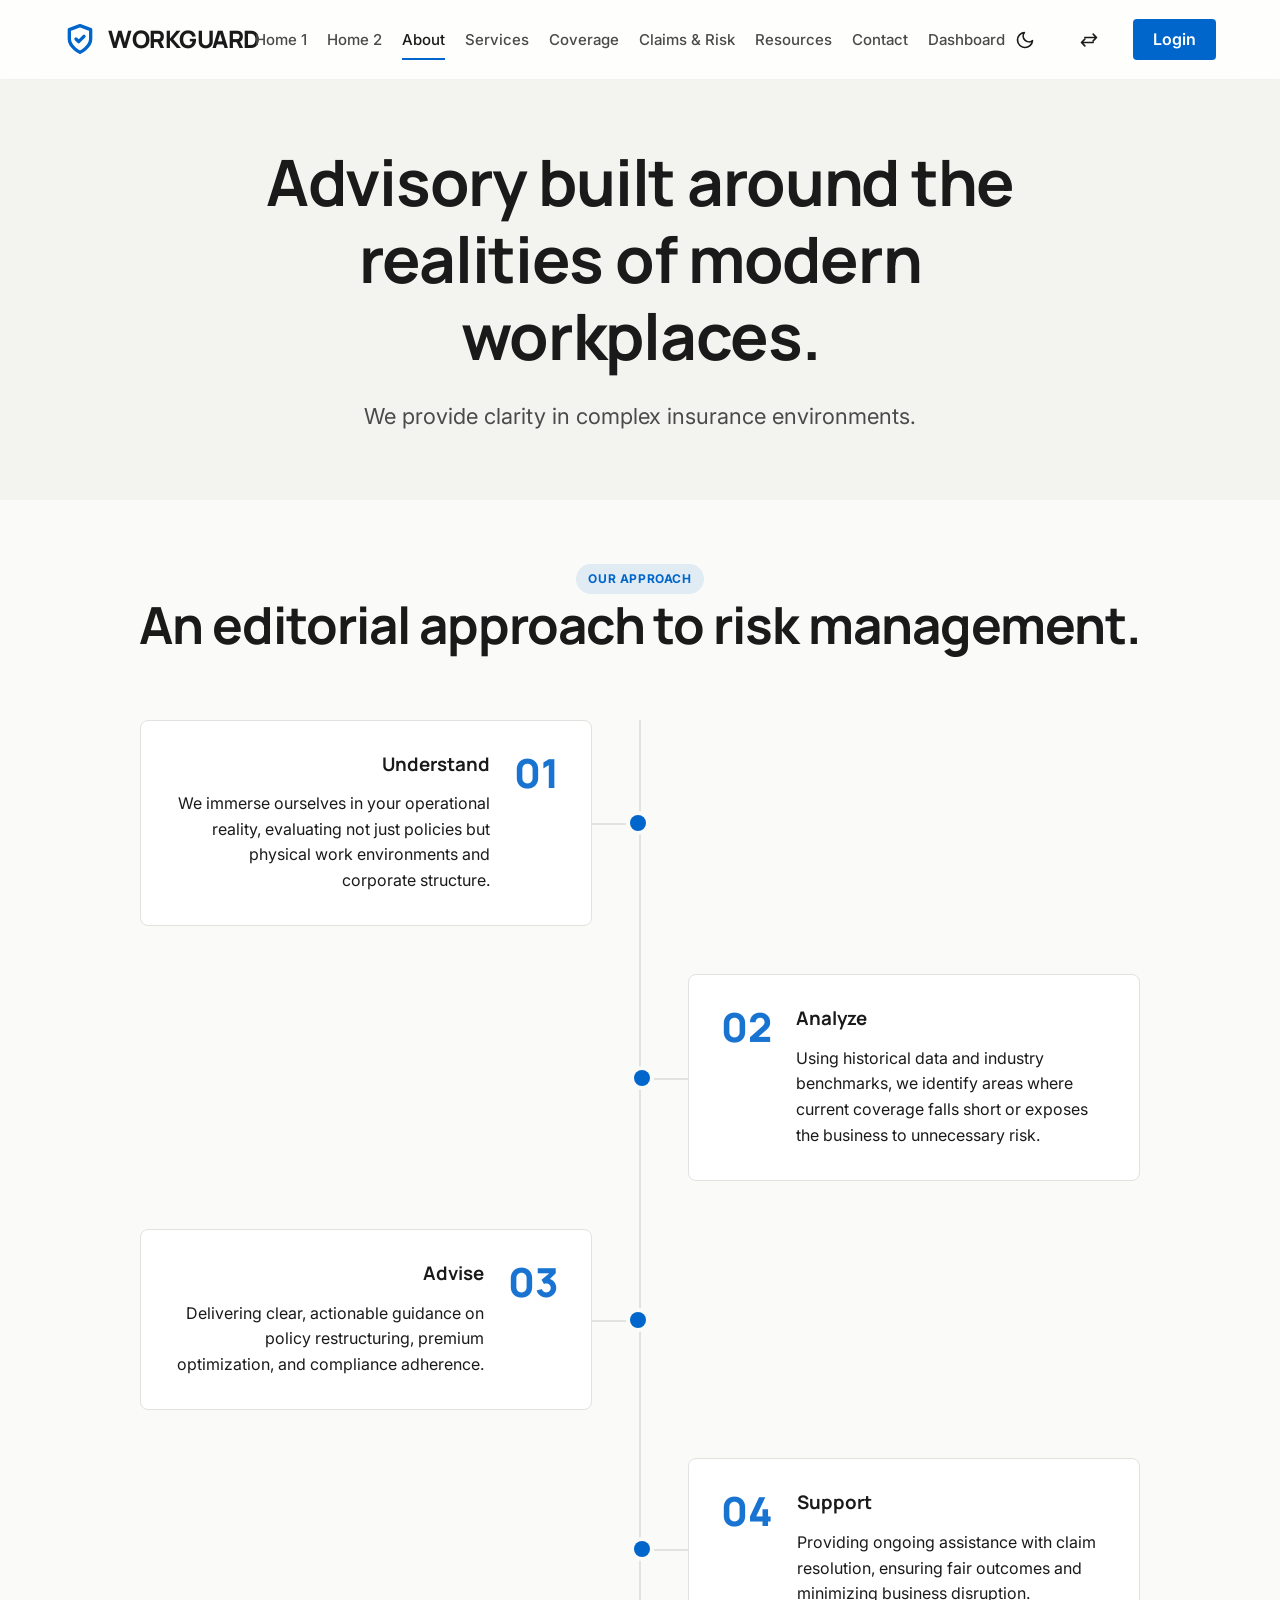
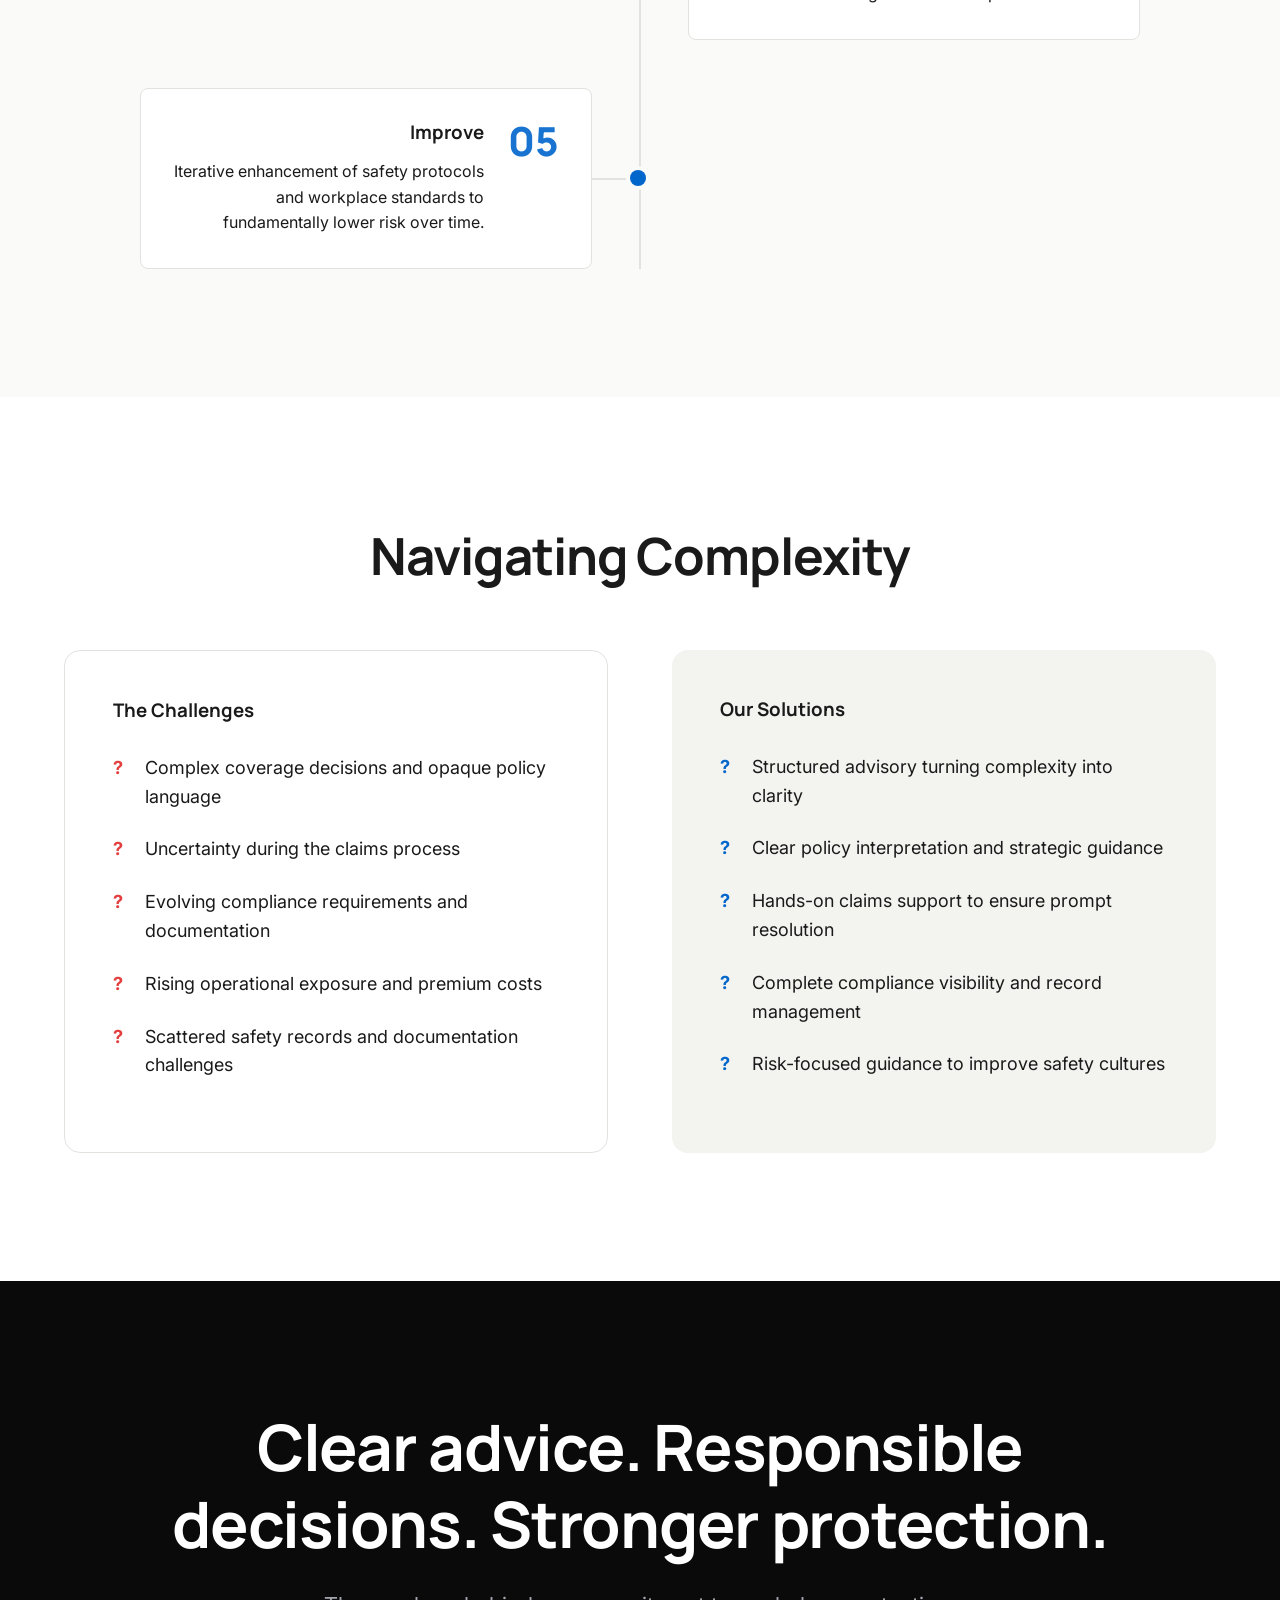
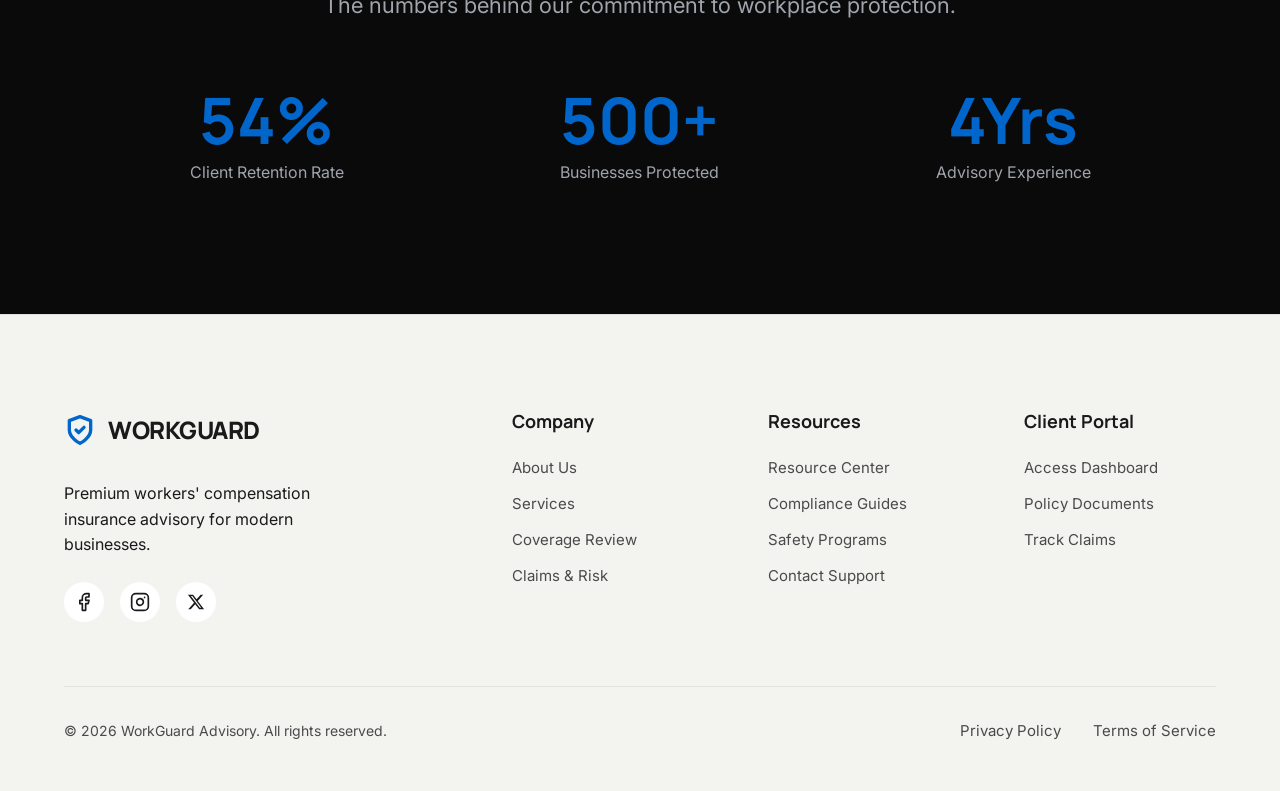
==== about.html @ ca12b50b "Initial commit" ====
<!DOCTYPE html>
<html lang="en" data-theme="light" dir="ltr">
<head>
    <meta charset="UTF-8">
    <meta name="viewport" content="width=device-width, initial-scale=1.0">
    <title>About Us | WorkGuard Advisory</title>
    <link rel="icon" type="image/svg+xml" href="assets/logo/favicon.svg">
    
    <link rel="preconnect" href="https://fonts.googleapis.com">
    <link rel="preconnect" href="https://fonts.gstatic.com" crossorigin>
    <link href="https://fonts.googleapis.com/css2?family=Inter:wght@400;500;600;700&family=Manrope:wght@500;600;700;800&display=swap" rel="stylesheet">
    
    <link rel="stylesheet" href="assets/css/style.css">
    <link rel="stylesheet" href="assets/css/responsive.css">
    
    <style>
        .page-header {
            padding-top: calc(var(--header-height) + 4rem);
            padding-bottom: 4rem;
            background: var(--bg-secondary);
        }
        
        /* About Hero */
        .about-hero {
            display: flex;
            align-items: center;
            min-height: 60vh;
            position: relative;
        }
        .about-hero-img {
            width: 100%;
            height: 500px;
            object-fit: cover;
            border-radius: var(--radius-lg);
            margin-top: 3rem;
        }

        /* Approach Timeline */
        .approach-timeline {
            display: flex;
            flex-direction: column;
            gap: 3rem;
            max-width: 1000px;
            margin: 0 auto;
            position: relative;
        }
        
        .approach-timeline::before {
            content: '';
            position: absolute;
            left: 50%;
            top: 0;
            bottom: 0;
            width: 2px;
            background: var(--border-color);
            transform: translateX(-50%);
        }

        .approach-step {
            display: flex;
            gap: 1.5rem;
            align-items: flex-start;
            width: calc(50% - 3rem);
            padding: 2rem;
            background: var(--bg-tertiary);
            border: 1px solid var(--border-color);
            border-radius: var(--radius-md);
            transition: all var(--transition-base);
            position: relative;
        }

        .approach-step::after {
            content: '';
            position: absolute;
            top: 50%;
            width: 3rem;
            height: 2px;
            background: var(--border-color);
            z-index: 1;
        }
        
        .approach-step::before {
            content: '';
            position: absolute;
            top: 50%;
            width: 16px;
            height: 16px;
            background: var(--blue-primary);
            border-radius: 50%;
            transform: translateY(-50%);
            z-index: 2;
            box-shadow: 0 0 0 4px var(--bg-main);
        }

        .approach-step:hover {
            border-color: var(--blue-primary);
            box-shadow: var(--shadow-md);
            transform: translateY(-5px);
        }

        .approach-step:nth-child(odd) {
            align-self: flex-start;
            text-align: right;
            flex-direction: row-reverse;
        }

        .approach-step:nth-child(odd)::after {
            right: -3rem;
        }

        .approach-step:nth-child(odd)::before {
            right: calc(-3rem - 8px + 1px);
        }

        .approach-step:nth-child(even) {
            align-self: flex-end;
            text-align: left;
            flex-direction: row;
        }

        .approach-step:nth-child(even)::after {
            left: -3rem;
        }

        .approach-step:nth-child(even)::before {
            left: calc(-3rem - 8px + 1px);
        }

        .step-num {
            font-family: var(--font-heading);
            font-size: 2.5rem;
            font-weight: 800;
            color: var(--blue-primary);
            line-height: 1;
            opacity: 0.9;
            flex-shrink: 0;
        }
        [dir="rtl"] .step-num { text-align: left; }

        /* Problem/Solution */
        .ps-grid {
            display: grid;
            grid-template-columns: 1fr 1fr;
            gap: 4rem;
        }
        .ps-column {
            padding: 3rem;
            border-radius: var(--radius-lg);
        }
        .problems { background: var(--bg-tertiary); border: 1px solid var(--border-color); }
        .solutions { background: var(--bg-secondary); }
        .ps-list {
            list-style: none;
            padding: 0;
            margin-top: 2rem;
        }
        .ps-list li {
            position: relative;
            padding-left: 2rem;
            margin-bottom: 1.5rem;
            font-size: 1.125rem;
        }
        [dir="rtl"] .ps-list li {
            padding-left: 0;
            padding-right: 2rem;
        }
        .problems .ps-list li::before {
            content: "?";
            position: absolute;
            left: 0;
            color: #E53E3E;
            font-weight: bold;
        }
        [dir="rtl"] .problems .ps-list li::before { left: auto; right: 0; }
        
        .solutions .ps-list li::before {
            content: "?";
            position: absolute;
            left: 0;
            color: var(--blue-primary);
            font-weight: bold;
        }
        [dir="rtl"] .solutions .ps-list li::before { left: auto; right: 0; }

        /* Stats */
        .stats-grid {
            display: grid;
            grid-template-columns: repeat(3, 1fr);
            gap: 3rem;
            text-align: center;
            margin-top: 4rem;
        }
        .stat-item h3 {
            font-size: 4rem;
            color: var(--blue-primary);
            margin-bottom: 0.5rem;
            line-height: 1;
        }

        @media (max-width: 768px) {
            .approach-timeline::before {
                left: 0;
                transform: none;
            }
            .approach-step {
                width: calc(100% - 2rem) !important;
                align-self: flex-end !important;
                flex-direction: row !important;
                text-align: left !important;
                padding: 1.5rem;
                gap: 1rem;
            }
            .approach-step::after {
                left: -2rem !important;
                right: auto !important;
                width: 2rem !important;
            }
            .approach-step::before {
                left: -8px !important;
                right: auto !important;
                transform: translateY(-50%) !important;
            }
            .step-num { text-align: left !important; }
            [dir="rtl"] .step-num { text-align: right !important; }
            .ps-grid { grid-template-columns: 1fr; }
            .stats-grid { grid-template-columns: 1fr; gap: 2rem; }
        }
    </style>
</head>
<body>

    <!-- NAVBAR (Same structure, different active link) -->
    <header class="navbar">
        <div class="container navbar-container">
            <a href="index.html" class="logo" aria-label="WorkGuard Home">
                <div style="display: flex; align-items: center; gap: 0.75rem;"><img src="assets/logo/favicon.svg" alt="WorkGuard Icon" width="32" height="32"><span style="font-family: var(--font-heading); font-weight: 800; font-size: 1.5rem; letter-spacing: -0.02em; color: var(--text-primary); text-transform: uppercase;">WorkGuard</span></div>
            </a>
            <nav class="nav-links">
                <a href="index.html" class="nav-link">Home 1</a>
                <a href="home-2.html" class="nav-link">Home 2</a>
                <a href="about.html" class="nav-link active">About</a>
                <a href="services.html" class="nav-link">Services</a>
                <a href="coverage.html" class="nav-link">Coverage</a>
                <a href="claims-risk.html" class="nav-link">Claims & Risk</a>
                <a href="resources.html" class="nav-link">Resources</a>
                <a href="contact.html" class="nav-link">Contact</a>
                <a href="dashboard.html" class="nav-link">Dashboard</a>
            </nav>
            <div class="nav-controls">
                <button class="icon-btn js-theme-toggle" aria-label="Toggle Theme"></button>
                <button class="icon-btn js-dir-toggle" aria-label="Toggle RTL" style="display: flex;">
                    <svg width="20" height="20" viewBox="0 0 24 24" fill="none" stroke="currentColor" stroke-width="2" stroke-linecap="round" stroke-linejoin="round">
                        <path d="M21 9H7M21 9L17 5M21 9L17 13M3 15h14M3 15l4-4M3 15l4 4"/>
                    </svg>
                </button>
                <a href="login.html" class="btn btn-primary" style="padding: 0.5rem 1.25rem;">Login</a>
                <button class="hamburger" aria-label="Menu"><span></span><span></span><span></span></button>
            </div>
        </div>
    </header>
    
    <div class="mobile-menu">
        <button class="icon-btn js-menu-close" aria-label="Close Menu" style="align-self: flex-end; margin-bottom: 2rem; margin-top: -3rem; margin-right: -1rem;">
            <svg width="24" height="24" viewBox="0 0 24 24" fill="none" stroke="currentColor" stroke-width="2" stroke-linecap="round" stroke-linejoin="round">
                <line x1="18" y1="6" x2="6" y2="18"></line>
                <line x1="6" y1="6" x2="18" y2="18"></line>
            </svg>
        </button>
        <nav class="mobile-nav-links">
            <a href="index.html" class="mobile-nav-link">Home 1</a>
            <a href="home-2.html" class="mobile-nav-link">Home 2</a>
            <a href="about.html" class="mobile-nav-link text-blue">About</a>
            <a href="services.html" class="mobile-nav-link">Services</a>
            <a href="coverage.html" class="mobile-nav-link">Coverage</a>
            <a href="claims-risk.html" class="mobile-nav-link">Claims & Risk</a>
            <a href="resources.html" class="mobile-nav-link">Resources</a>
            <a href="contact.html" class="mobile-nav-link">Contact</a>
            <a href="dashboard.html" class="mobile-nav-link">Dashboard</a>
        </nav>
        <div class="mobile-controls" style="display: flex; justify-content: center; gap: 1rem; margin-top: 2rem; margin-bottom: 2rem;">
            <button class="icon-btn js-theme-toggle" aria-label="Toggle Theme"></button>
            <button class="icon-btn js-dir-toggle" aria-label="Toggle RTL">
                <svg width="24" height="24" viewBox="0 0 24 24" fill="none" stroke="currentColor" stroke-width="2" stroke-linecap="round" stroke-linejoin="round">
                    <path d="M21 9H7M21 9L17 5M21 9L17 13M3 15h14M3 15l4-4M3 15l4 4"/>
                </svg>
            </button>
        </div>
        <a href="login.html" class="btn btn-primary" style="text-align: center; width: 100%; margin-top: auto;">Login</a>
    </div>

    <main>
        <!-- SECTION 01 � HERO -->
        <section class="page-header js-reveal">
            <div class="container text-center" style="max-width: 900px;">
                <h1 class="text-h1">Advisory built around the realities of modern workplaces.</h1>
                <p class="text-lead" style="margin-top: 1.5rem;">We provide clarity in complex insurance environments.</p>
            </div>
        </section>

        <!-- SECTION 02 � OUR APPROACH -->
        <section class="section js-reveal" style="padding-top: 4rem;">
            <div class="container">
                <div class="text-center" style="margin-bottom: 4rem;">
                    <span class="badge">Our Approach</span>
                    <h2 class="text-h2">An editorial approach to risk management.</h2>
                </div>
                
                <div class="approach-timeline">
                    <div class="approach-step">
                        <div class="step-num">01</div>
                        <div>
                            <h3>Understand</h3>
                            <p class="text-secondary">We immerse ourselves in your operational reality, evaluating not just policies but physical work environments and corporate structure.</p>
                        </div>
                    </div>
                    <div class="approach-step">
                        <div class="step-num">02</div>
                        <div>
                            <h3>Analyze</h3>
                            <p class="text-secondary">Using historical data and industry benchmarks, we identify areas where current coverage falls short or exposes the business to unnecessary risk.</p>
                        </div>
                    </div>
                    <div class="approach-step">
                        <div class="step-num">03</div>
                        <div>
                            <h3>Advise</h3>
                            <p class="text-secondary">Delivering clear, actionable guidance on policy restructuring, premium optimization, and compliance adherence.</p>
                        </div>
                    </div>
                    <div class="approach-step">
                        <div class="step-num">04</div>
                        <div>
                            <h3>Support</h3>
                            <p class="text-secondary">Providing ongoing assistance with claim resolution, ensuring fair outcomes and minimizing business disruption.</p>
                        </div>
                    </div>
                    <div class="approach-step">
                        <div class="step-num">05</div>
                        <div>
                            <h3>Improve</h3>
                            <p class="text-secondary">Iterative enhancement of safety protocols and workplace standards to fundamentally lower risk over time.</p>
                        </div>
                    </div>
                </div>
            </div>
        </section>

        <!-- SECTION 03 � WHY BUSINESSES NEED ADVISORY -->
        <section class="section" style="background: var(--bg-tertiary);">
            <div class="container js-reveal">
                <h2 class="text-h2 text-center" style="margin-bottom: 4rem;">Navigating Complexity</h2>
                
                <div class="ps-grid">
                    <div class="ps-column problems">
                        <h3>The Challenges</h3>
                        <ul class="ps-list">
                            <li>Complex coverage decisions and opaque policy language</li>
                            <li>Uncertainty during the claims process</li>
                            <li>Evolving compliance requirements and documentation</li>
                            <li>Rising operational exposure and premium costs</li>
                            <li>Scattered safety records and documentation challenges</li>
                        </ul>
                    </div>
                    <div class="ps-column solutions">
                        <h3>Our Solutions</h3>
                        <ul class="ps-list">
                            <li>Structured advisory turning complexity into clarity</li>
                            <li>Clear policy interpretation and strategic guidance</li>
                            <li>Hands-on claims support to ensure prompt resolution</li>
                            <li>Complete compliance visibility and record management</li>
                            <li>Risk-focused guidance to improve safety cultures</li>
                        </ul>
                    </div>
                </div>
            </div>
        </section>

        <!-- SECTION 04 � TRUST & RESPONSIBILITY -->
        <section class="section section-dark text-center js-reveal">
            <div class="container" style="max-width: 1200px;">
                <h2 class="text-h1">Clear advice. Responsible decisions. Stronger protection.</h2>
                <p class="text-lead text-secondary" style="margin-top: 1.5rem; max-width: 800px; margin-left: auto; margin-right: auto;">The numbers behind our commitment to workplace protection.</p>
                
                <div class="stats-grid">
                    <div class="stat-item">
                        <h3 class="js-counter" data-target="98" data-suffix="%">0%</h3>
                        <p class="text-secondary">Client Retention Rate</p>
                    </div>
                    <div class="stat-item">
                        <h3 class="js-counter" data-target="500" data-suffix="+">0+</h3>
                        <p class="text-secondary">Businesses Protected</p>
                    </div>
                    <div class="stat-item">
                        <h3 class="js-counter" data-target="15" data-suffix="Yrs">0Yrs</h3>
                        <p class="text-secondary">Advisory Experience</p>
                    </div>
                </div>
            </div>
        </section>
    </main>

    <!-- FOOTER (Same as index.html) -->
    <footer class="footer">
        <div class="container">
            <div class="footer-grid">
                <div class="footer-col">
                    <div style="display: flex; align-items: center; gap: 0.75rem; margin-bottom: 2rem;"><img src="assets/logo/favicon.svg" alt="WorkGuard Icon" width="32" height="32"><span style="font-family: var(--font-heading); font-weight: 800; font-size: 1.5rem; letter-spacing: -0.02em; color: var(--text-primary); text-transform: uppercase;">WorkGuard</span></div>
                    <p class="text-secondary" style="max-width: 250px;">Premium workers' compensation insurance advisory for modern businesses.</p>
                    <div class="social-links" style="margin-top: 1.5rem;">
                        <a href="#" class="social-link" aria-label="Facebook">
                            <svg width="20" height="20" viewBox="0 0 24 24" fill="none" stroke="currentColor" stroke-width="2" stroke-linecap="round" stroke-linejoin="round"><path d="M18 2h-3a5 5 0 0 0-5 5v3H7v4h3v8h4v-8h3l1-4h-4V7a1 1 0 0 1 1-1h3z"></path></svg>
                        </a>
                        <a href="#" class="social-link" aria-label="Instagram">
                            <svg width="20" height="20" viewBox="0 0 24 24" fill="none" stroke="currentColor" stroke-width="2" stroke-linecap="round" stroke-linejoin="round"><rect x="2" y="2" width="20" height="20" rx="5" ry="5"></rect><path d="M16 11.37A4 4 0 1 1 12.63 8 4 4 0 0 1 16 11.37z"></path><line x1="17.5" y1="6.5" x2="17.51" y2="6.5"></line></svg>
                        </a>
                        <a href="#" class="social-link" aria-label="X">
                            <svg width="18" height="18" viewBox="0 0 24 24" fill="currentColor" stroke="none"><path d="M18.244 2.25h3.308l-7.227 8.26 8.502 11.24H16.17l-5.214-6.817L4.99 21.75H1.68l7.73-8.835L1.254 2.25H8.08l4.713 6.231zm-1.161 17.52h1.833L7.084 4.126H5.117z"/></svg>
                        </a>
                    </div>
                </div>
                <div class="footer-col">
                    <h4>Company</h4>
                    <div class="footer-links">
                        <a href="about.html" class="footer-link">About Us</a>
                        <a href="services.html" class="footer-link">Services</a>
                        <a href="coverage.html" class="footer-link">Coverage Review</a>
                        <a href="claims-risk.html" class="footer-link">Claims & Risk</a>
                    </div>
                </div>
                <div class="footer-col">
                    <h4>Resources</h4>
                    <div class="footer-links">
                        <a href="resources.html" class="footer-link">Resource Center</a>
                        <a href="#" class="footer-link">Compliance Guides</a>
                        <a href="#" class="footer-link">Safety Programs</a>
                        <a href="contact.html" class="footer-link">Contact Support</a>
                    </div>
                </div>
                <div class="footer-col">
                    <h4>Client Portal</h4>
                    <div class="footer-links">
                        <a href="dashboard.html" class="footer-link">Access Dashboard</a>
                        <a href="dashboard.html" class="footer-link">Policy Documents</a>
                        <a href="dashboard.html" class="footer-link">Track Claims</a>
                    </div>
                </div>
            </div>
            <div class="footer-bottom">
                <p>&copy; 2026 WorkGuard Advisory. All rights reserved.</p>
                <div class="footer-links" style="flex-direction: row; gap: 2rem;">
                    <a href="#" class="footer-link">Privacy Policy</a>
                    <a href="#" class="footer-link">Terms of Service</a>
                </div>
            </div>
        </div>
    </footer>

    <script src="assets/js/main.js"></script>
    <script src="assets/js/animations.js"></script>
</body>
</html>
---- assets/css/style.css ----
/* ==========================================================================
   WORKGUARD - Core Stylesheet
   ========================================================================== */

/* --- 1. Variables & Theming --- */
:root {
    /* Base Palette */
    --blue-primary: #0066CC; /* Sophisticated Blue */
    --blue-hover: #0052A3;
    --blue-light: rgba(0, 102, 204, 0.1);

    /* Light Theme (Default) */
    --bg-main: #FAFAF8; /* Warm White / Ivory */
    --bg-secondary: #F3F3F0; /* Soft Gray */
    --bg-tertiary: #FFFFFF;
    --text-primary: #1A1A1A; /* Deep Charcoal */
    --text-secondary: #4A4A4A; /* Slate */
    --border-color: #E2E2DF;
    --glass-bg: rgba(255, 255, 255, 0.85);
    --glass-border: rgba(0, 0, 0, 0.05);
    --shadow-sm: 0 2px 8px rgba(0,0,0,0.04);
    --shadow-md: 0 8px 24px rgba(0,0,0,0.06);
    --shadow-lg: 0 24px 48px rgba(0,0,0,0.08);

    /* Typography */
    --font-heading: 'Manrope', 'Plus Jakarta Sans', sans-serif;
    --font-body: 'Inter', 'DM Sans', sans-serif;
    
    /* Spacing & Layout */
    --max-width: 1400px;
    --header-height: 80px;
    --radius-sm: 4px;
    --radius-md: 8px;
    --radius-lg: 16px;
    --radius-full: 9999px;
    
    /* Transitions */
    --transition-fast: 0.2s cubic-bezier(0.4, 0, 0.2, 1);
    --transition-base: 0.3s cubic-bezier(0.4, 0, 0.2, 1);
    --transition-slow: 0.6s cubic-bezier(0.22, 1, 0.36, 1);
}

[data-theme="dark"] {
    --bg-main: #0F1012; /* Deep Charcoal / Near Black */
    --bg-secondary: #16181B; /* Slate Panels */
    --bg-tertiary: #1E2024;
    --text-primary: #FFFFFF; /* Bright White */
    --text-secondary: #A0A4AB; /* Light Gray */
    --border-color: #2A2D32;
    --glass-bg: rgba(22, 24, 27, 0.85);
    --glass-border: rgba(255, 255, 255, 0.05);
    --shadow-sm: 0 2px 8px rgba(0,0,0,0.2);
    --shadow-md: 0 8px 24px rgba(0,0,0,0.3);
    --shadow-lg: 0 24px 48px rgba(0,0,0,0.4);
}

/* --- 2. Reset & Base --- */
*, *::before, *::after {
    box-sizing: border-box;
    margin: 0;
    padding: 0;
}

html {
    scroll-behavior: smooth;
    font-size: 16px;
}

body {
    font-family: var(--font-body);
    background-color: var(--bg-main);
    color: var(--text-primary);
    line-height: 1.6;
    -webkit-font-smoothing: antialiased;
    -moz-osx-font-smoothing: grayscale;
    transition: background-color var(--transition-base), color var(--transition-base);
    overflow-x: hidden;
}

h1, h2, h3, h4, h5, h6 {
    font-family: var(--font-heading);
    font-weight: 700;
    line-height: 1.2;
    color: var(--text-primary);
    margin-bottom: 1rem;
}

a {
    color: inherit;
    text-decoration: none;
    transition: color var(--transition-fast);
}

ul {
    list-style: none;
}

img {
    max-width: 100%;
    height: auto;
    display: block;
}

/* --- 3. Typography Utility --- */
.text-h1 { font-size: clamp(2.5rem, 5vw, 4.5rem); letter-spacing: -0.02em; }
.text-h2 { font-size: clamp(2rem, 4vw, 3.5rem); letter-spacing: -0.02em; }
.text-h3 { font-size: clamp(1.5rem, 3vw, 2.5rem); letter-spacing: -0.01em; }
.text-lead { font-size: clamp(1.125rem, 2vw, 1.375rem); color: var(--text-secondary); line-height: 1.7; }
.text-sm { font-size: 0.875rem; }
.text-xs { font-size: 0.75rem; text-transform: uppercase; letter-spacing: 0.1em; font-weight: 600; }
.text-blue { color: var(--blue-primary); }
.text-center { text-align: center; }

/* --- 4. Layout & Containers --- */
.container {
    width: 100%;
    max-width: var(--max-width);
    margin: 0 auto;
    padding: 0 5%;
}

.section {
    padding: 8rem 0;
    position: relative;
}

.section-dark {
    background-color: #0A0A0B;
    color: #FFFFFF;
}
.section-dark h1,
.section-dark h2,
.section-dark h3,
.section-dark h4,
.section-dark h5,
.section-dark h6 {
    color: #FFFFFF;
}
.section-dark .text-secondary,
.section-dark .text-lead {
    color: #A0A4AB;
}

.grid { display: grid; }
.flex { display: flex; }
.flex-col { flex-direction: column; }
.items-center { align-items: center; }
.justify-between { justify-content: space-between; }
.justify-center { justify-content: center; }
.gap-4 { gap: 1rem; }
.gap-8 { gap: 2rem; }
.gap-16 { gap: 4rem; }

/* --- 5. Components --- */
/* Buttons */
.btn {
    display: inline-flex;
    align-items: center;
    justify-content: center;
    padding: 1rem 2rem;
    font-family: var(--font-body);
    font-weight: 600;
    border-radius: var(--radius-sm);
    cursor: pointer;
    transition: all var(--transition-fast);
    border: none;
    font-size: 1rem;
    position: relative;
    overflow: hidden;
}

.btn-primary {
    background-color: var(--blue-primary);
    color: #FFFFFF;
}
.btn-primary:hover {
    background-color: var(--blue-hover);
    transform: translateY(-2px);
    box-shadow: 0 4px 12px rgba(0, 102, 204, 0.3);
}

.btn-secondary {
    background-color: transparent;
    color: var(--text-primary);
    border: 1px solid var(--border-color);
}
.btn-secondary:hover {
    border-color: var(--text-primary);
    background-color: var(--bg-secondary);
}

.btn-outline {
    background: transparent;
    border: 1px solid var(--blue-primary);
    color: var(--blue-primary);
}
.btn-outline:hover {
    background: var(--blue-primary);
    color: #FFF;
}

/* Glass Panels */
.glass-panel {
    background: var(--glass-bg);
    backdrop-filter: blur(12px);
    -webkit-backdrop-filter: blur(12px);
    border: 1px solid var(--glass-border);
    border-radius: var(--radius-md);
}

/* Badges */
.badge {
    display: inline-block;
    padding: 0.35rem 0.75rem;
    background-color: var(--blue-light);
    color: var(--blue-primary);
    font-size: 0.75rem;
    font-weight: 700;
    text-transform: uppercase;
    letter-spacing: 0.05em;
    border-radius: var(--radius-full);
}

/* --- 6. Navigation --- */
.navbar {
    position: fixed;
    top: 0;
    left: 0;
    width: 100%;
    height: var(--header-height);
    background: var(--glass-bg);
    backdrop-filter: blur(16px);
    -webkit-backdrop-filter: blur(16px);
    border-bottom: 1px solid var(--glass-border);
    z-index: 1000;
    display: flex;
    align-items: center;
    transition: all var(--transition-base);
}

.navbar-container {
    display: flex;
    justify-content: space-between;
    align-items: center;
    width: 100%;
}

.nav-links {
    display: flex;
    gap: 1.25rem;
    align-items: center;
}

.nav-link {
    font-size: 0.9375rem;
    font-weight: 500;
    color: var(--text-secondary);
    position: relative;
    padding: 0.5rem 0;
    white-space: nowrap;
}

.nav-link:hover, .nav-link.active {
    color: var(--text-primary);
}

.nav-link::after {
    content: '';
    position: absolute;
    bottom: 0;
    left: 0;
    width: 0%;
    height: 2px;
    background-color: var(--blue-primary);
    transition: width var(--transition-base);
}
.nav-link:hover::after, .nav-link.active::after {
    width: 100%;
}

.nav-controls {
    display: flex;
    align-items: center;
    gap: 1.5rem;
}

.icon-btn {
    background: transparent;
    border: none;
    color: var(--text-primary);
    cursor: pointer;
    display: flex;
    align-items: center;
    justify-content: center;
    width: 40px;
    height: 40px;
    border-radius: 50%;
    transition: background-color var(--transition-fast);
}
.icon-btn:hover {
    background-color: var(--bg-secondary);
}
.icon-btn svg {
    width: 20px;
    height: 20px;
}

/* Hamburger */
.hamburger {
    display: none;
    flex-direction: column;
    justify-content: space-around;
    width: 30px;
    height: 21px;
    background: transparent;
    border: none;
    cursor: pointer;
    padding: 0;
    z-index: 1002;
}
.hamburger span {
    width: 30px;
    height: 2px;
    background: var(--text-primary);
    border-radius: 2px;
    transition: all 0.3s linear;
    position: relative;
    transform-origin: 1px;
}

/* Mobile Menu */
.mobile-menu {
    position: fixed;
    top: 0;
    right: -100%;
    width: 100%;
    max-width: 400px;
    height: 100vh;
    background-color: var(--bg-main);
    z-index: 1001;
    padding: 6rem 2rem 2rem;
    display: flex;
    flex-direction: column;
    box-shadow: var(--shadow-lg);
    transition: right var(--transition-base);
    overflow-y: auto;
}
.mobile-menu.open {
    right: 0;
}
[dir="rtl"] .mobile-menu {
    right: auto;
    left: -100%;
}
[dir="rtl"] .mobile-menu.open {
    left: 0;
}

.mobile-nav-links {
    display: flex;
    flex-direction: column;
    align-items: center;
    gap: 1.5rem;
    margin-top: 2rem;
    margin-bottom: 3rem;
}
.mobile-nav-link {
    font-size: 1.25rem;
    font-weight: 600;
}
.mobile-controls {
    display: flex;
    gap: 1rem;
    margin-bottom: 2rem;
}

/* --- 7. Modal System --- */
.modal-overlay {
    position: fixed;
    top: 0;
    left: 0;
    width: 100%;
    height: 100%;
    background: rgba(0, 0, 0, 0.6);
    backdrop-filter: blur(5px);
    z-index: 2000;
    display: flex;
    justify-content: center;
    align-items: center;
    opacity: 0;
    visibility: hidden;
    transition: all var(--transition-base);
}
.modal-overlay.active {
    opacity: 1;
    visibility: visible;
}

.modal-content {
    background: var(--bg-main);
    width: 90%;
    max-width: 600px;
    border-radius: var(--radius-md);
    padding: 3rem;
    position: relative;
    transform: scale(0.95) translateY(20px);
    opacity: 0;
    transition: all var(--transition-base);
    box-shadow: var(--shadow-lg);
    max-height: 90vh;
    overflow-y: auto;
}
.modal-overlay.active .modal-content {
    transform: scale(1) translateY(0);
    opacity: 1;
}

.modal-close {
    position: absolute;
    top: 1.5rem;
    right: 1.5rem;
    background: transparent;
    border: none;
    color: var(--text-secondary);
    cursor: pointer;
    transition: color var(--transition-fast);
}
[dir="rtl"] .modal-close {
    right: auto;
    left: 1.5rem;
}
.modal-close:hover {
    color: var(--text-primary);
}

/* Form Styles */
.form-group {
    margin-bottom: 1.5rem;
}
.form-label {
    display: block;
    margin-bottom: 0.5rem;
    font-weight: 500;
    font-size: 0.875rem;
}
.form-control {
    width: 100%;
    padding: 0.875rem 1rem;
    border: 1px solid var(--border-color);
    border-radius: var(--radius-sm);
    background: var(--bg-tertiary);
    color: var(--text-primary);
    font-family: var(--font-body);
    transition: border-color var(--transition-fast);
}
.form-control:focus {
    outline: none;
    border-color: var(--blue-primary);
}
textarea.form-control {
    resize: vertical;
    min-height: 100px;
}
.form-error {
    color: #E53E3E;
    font-size: 0.75rem;
    margin-top: 0.25rem;
    display: none;
}
.form-control.invalid {
    border-color: #E53E3E;
}
.form-control.invalid + .form-error {
    display: block;
}

/* --- 8. Footer --- */
.footer {
    background: var(--bg-secondary);
    padding: 6rem 0 3rem;
    border-top: 1px solid var(--border-color);
}
.footer-grid {
    display: grid;
    grid-template-columns: 2fr 1fr 1fr 1fr;
    gap: 4rem;
    margin-bottom: 4rem;
}
.footer-col h4 {
    font-size: 1.125rem;
    margin-bottom: 1.5rem;
}
.footer-links {
    display: flex;
    flex-direction: column;
    gap: 0.75rem;
}
.footer-link {
    color: var(--text-secondary);
    font-size: 0.9375rem;
    transition: color var(--transition-fast);
}
.footer-link:hover {
    color: var(--blue-primary);
}
.social-links {
    display: flex;
    gap: 1rem;
}
.social-link {
    display: flex;
    align-items: center;
    justify-content: center;
    width: 40px;
    height: 40px;
    border-radius: 50%;
    background: var(--bg-tertiary);
    color: var(--text-primary);
    transition: all var(--transition-fast);
}
.social-link:hover {
    background: var(--blue-primary);
    color: #FFF;
    transform: translateY(-2px);
}
.footer-bottom {
    display: flex;
    justify-content: space-between;
    align-items: center;
    padding-top: 2rem;
    border-top: 1px solid var(--border-color);
    color: var(--text-secondary);
    font-size: 0.875rem;
}

/* --- 9. Utilities & RTL --- */
[dir="rtl"] {
    text-align: right;
}
[dir="rtl"] .nav-links, [dir="rtl"] .nav-controls {
    flex-direction: row-reverse;
}
[dir="rtl"] .ml-auto {
    margin-left: 0;
    margin-right: auto;
}
[dir="rtl"] .mr-auto {
    margin-right: 0;
    margin-left: auto;
}

/* --- 10. Back to Top Button --- */
.back-to-top {
    position: fixed;
    bottom: 2rem;
    right: 2rem;
    width: 3rem;
    height: 3rem;
    border-radius: 50%;
    background: var(--blue-primary);
    color: #fff;
    border: none;
    display: flex;
    align-items: center;
    justify-content: center;
    cursor: pointer;
    box-shadow: 0 4px 12px rgba(0, 102, 204, 0.3);
    opacity: 0;
    visibility: hidden;
    transform: translateY(20px);
    transition: all 0.3s ease;
    z-index: 999;
}

.back-to-top.visible {
    opacity: 1;
    visibility: visible;
    transform: translateY(0);
}

.back-to-top:hover {
    background: var(--blue-hover);
    transform: translateY(-5px);
    box-shadow: 0 6px 16px rgba(0, 102, 204, 0.4);
}

[dir="rtl"] .back-to-top {
    right: auto;
    left: 2rem;
}
---- assets/css/responsive.css ----
/* ==========================================================================
   WORKGUARD - Responsive Stylesheet
   ========================================================================== */

/* Max Width 1200px */
@media (max-width: 1200px) {
    .footer-grid {
        gap: 2rem;
    }
}

/* Max Width 1024px (Tablet Landscape & Smaller Desktop) */
@media (max-width: 1024px) {
    .nav-links {
        display: none; /* Hide main nav, handled by hamburger */
    }
    
    .nav-controls .js-theme-toggle,
    .nav-controls .js-dir-toggle,
    .nav-controls .btn {
        display: none !important;
    }
    
    .hamburger {
        display: flex;
    }
    
    .footer-grid {
        grid-template-columns: 1fr 1fr;
        gap: 3rem;
    }
    
    .section {
        padding: 6rem 0;
    }
}

/* Max Width 768px (Tablet Portrait & Mobile) */
@media (max-width: 768px) {
    :root {
        --header-height: 70px;
    }
    
    .container {
        padding: 0 6%;
    }
    
    .section {
        padding: 4rem 0;
    }
    
    .footer-grid {
        grid-template-columns: 1fr;
        gap: 2.5rem;
    }
    
    .footer-bottom {
        flex-direction: column;
        gap: 1rem;
        text-align: center;
    }
    
    /* Global center alignment on mobile */
    .section, .page-header, .hero {
        text-align: center !important;
        align-items: center !important;
    }
    
    .footer-col {
        display: flex;
        flex-direction: column;
        text-align: center !important;
        align-items: center !important;
    }
    
    .social-links {
        justify-content: center !important;
    }
    
    /* Stack hero buttons vertically and same size */
    .hero-buttons {
        display: flex;
        flex-direction: column;
        width: 100%;
        gap: 1rem;
        align-items: center;
    }
    
    .hero-buttons .btn {
        width: 100%;
        max-width: 300px;
        white-space: nowrap;
    }
    
    /* Ensure no horizontal overflow */
    body {
        overflow-x: hidden;
    }
    
    .modal-content {
        padding: 2rem 1.5rem;
        width: 95%;
    }
    
    /* Card grid layouts: Enforce 2 columns for even cards */
    .grid, .services-grid, .framework-grid, .coverage-grid, .benefits-grid, .resources-grid, .strip-grid, .grid-4-to-2, .grid-3-to-2-1 {
        grid-template-columns: repeat(2, 1fr) !important;
    }
    
    /* 3 item layout adjustments: 2 items on top, 1 centered below with EXACT same size */
    .grid > *:nth-child(3):last-child,
    .services-grid > *:nth-child(3):last-child,
    .framework-grid > *:nth-child(3):last-child,
    .coverage-grid > *:nth-child(3):last-child,
    .benefits-grid > *:nth-child(3):last-child,
    .resources-grid > *:nth-child(3):last-child,
    .strip-grid > *:nth-child(3):last-child,
    .grid-3-to-2-1 > *:last-child {
        grid-column: 1 / -1;
        width: calc(50% - 1rem) !important;
        justify-self: center;
    }
}

/* Max Width 576px (Small Mobile) */
@media (max-width: 576px) {
    .grid-4-to-2, .grid-3-to-2-1 {
        grid-template-columns: 1fr !important;
    }
    .grid-3-to-2-1 > *:last-child {
        width: 100%;
    }
    
    .btn {
        width: 100%;
    }
    
    .nav-controls .btn {
        display: none; /* Hide 'Client Portal' in top nav on mobile, moved to menu */
    }
}

/* Reduced Motion */
@media (prefers-reduced-motion: reduce) {
    *,
    *::before,
    *::after {
        animation-duration: 0.01ms !important;
        animation-iteration-count: 1 !important;
        transition-duration: 0.01ms !important;
        scroll-behavior: auto !important;
    }
}
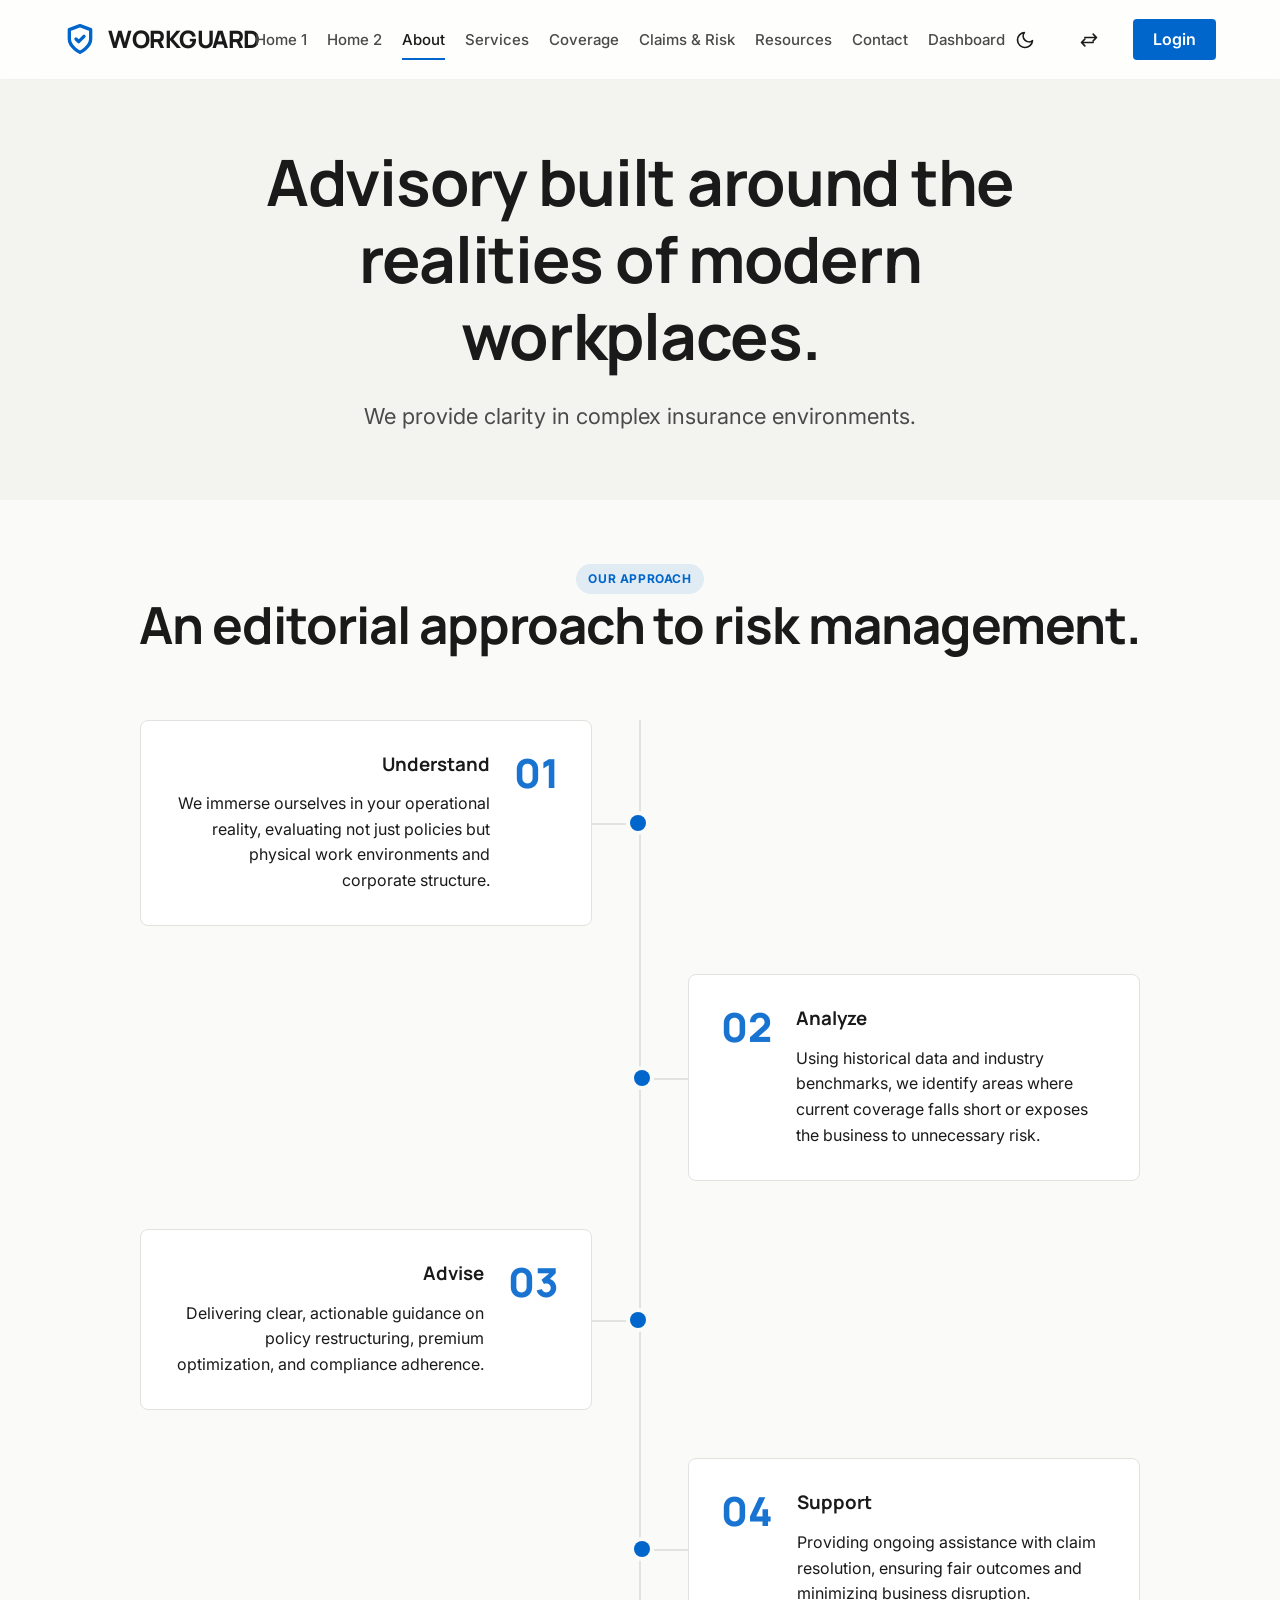
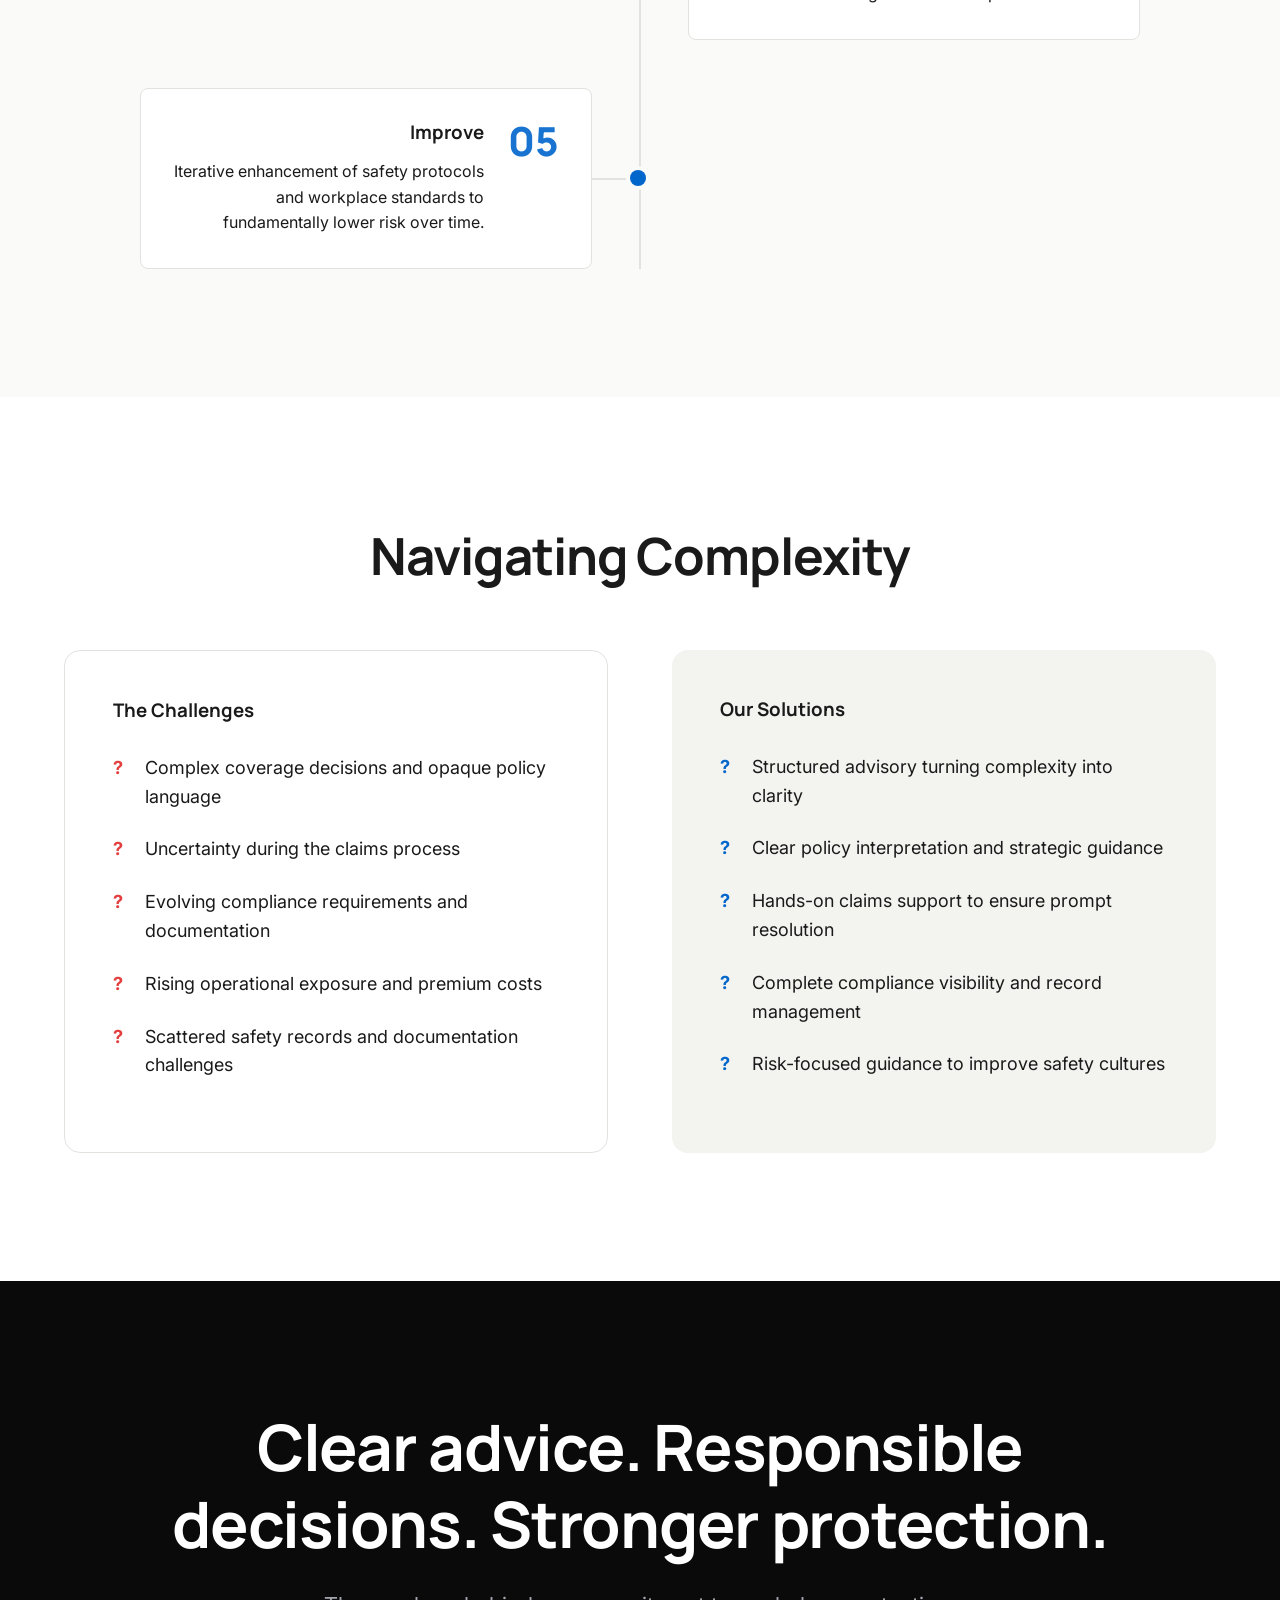
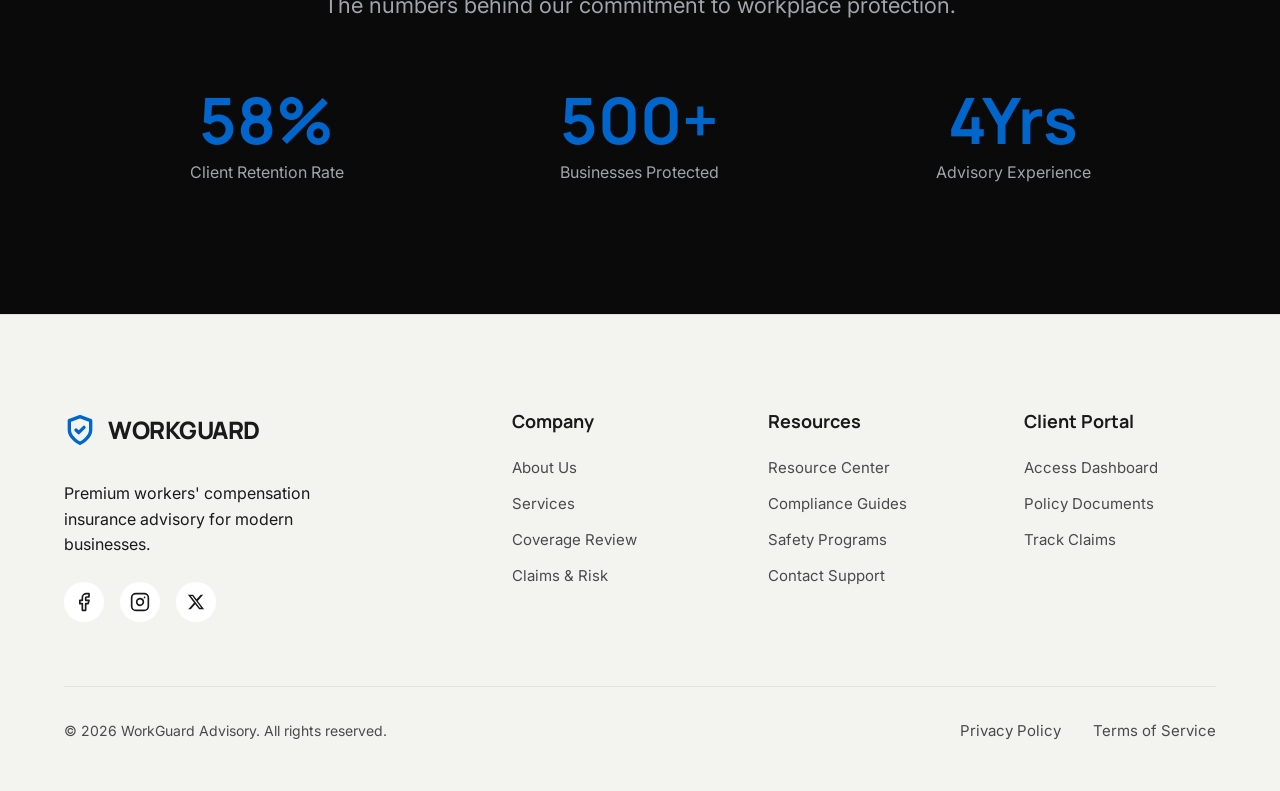
==== commit 884ff2d4: "SECOND COMMIT" ====
--- a/about.html
+++ b/about.html
@@ -224,6 +224,17 @@
             [dir="rtl"] .step-num { text-align: right !important; }
             .ps-grid { grid-template-columns: 1fr; }
             .stats-grid { grid-template-columns: 1fr; gap: 2rem; }
+        }
+            @media (max-width: 576px) {
+            .approach-step {
+                flex-direction: column !important;
+                align-items: flex-start !important;
+                gap: 0.5rem !important;
+                padding: 1.5rem 1.25rem !important;
+            }
+            .step-num {
+                margin-bottom: 0.25rem;
+            }
         }
     </style>
 </head>
@@ -277,7 +288,7 @@
             <a href="contact.html" class="mobile-nav-link">Contact</a>
             <a href="dashboard.html" class="mobile-nav-link">Dashboard</a>
         </nav>
-        <div class="mobile-controls" style="display: flex; justify-content: center; gap: 1rem; margin-top: 2rem; margin-bottom: 2rem;">
+        <div class="mobile-controls" style="display: flex; justify-content: center; gap: 1rem; margin-top: 0.5rem; margin-bottom: 0.5rem;">
             <button class="icon-btn js-theme-toggle" aria-label="Toggle Theme"></button>
             <button class="icon-btn js-dir-toggle" aria-label="Toggle RTL">
                 <svg width="24" height="24" viewBox="0 0 24 24" fill="none" stroke="currentColor" stroke-width="2" stroke-linecap="round" stroke-linejoin="round">
@@ -285,11 +296,11 @@
                 </svg>
             </button>
         </div>
-        <a href="login.html" class="btn btn-primary" style="text-align: center; width: 100%; margin-top: auto;">Login</a>
+        <a href="login.html" class="btn btn-primary" style="text-align: center; width: 100%; margin-top: 0.5rem;">Login</a>
     </div>
 
     <main>
-        <!-- SECTION 01 � HERO -->
+        <!-- SECTION 01 ? HERO -->
         <section class="page-header js-reveal">
             <div class="container text-center" style="max-width: 900px;">
                 <h1 class="text-h1">Advisory built around the realities of modern workplaces.</h1>
@@ -297,7 +308,7 @@
             </div>
         </section>
 
-        <!-- SECTION 02 � OUR APPROACH -->
+        <!-- SECTION 02 ? OUR APPROACH -->
         <section class="section js-reveal" style="padding-top: 4rem;">
             <div class="container">
                 <div class="text-center" style="margin-bottom: 4rem;">
@@ -345,7 +356,7 @@
             </div>
         </section>
 
-        <!-- SECTION 03 � WHY BUSINESSES NEED ADVISORY -->
+        <!-- SECTION 03 ? WHY BUSINESSES NEED ADVISORY -->
         <section class="section" style="background: var(--bg-tertiary);">
             <div class="container js-reveal">
                 <h2 class="text-h2 text-center" style="margin-bottom: 4rem;">Navigating Complexity</h2>
@@ -375,7 +386,7 @@
             </div>
         </section>
 
-        <!-- SECTION 04 � TRUST & RESPONSIBILITY -->
+        <!-- SECTION 04 ? TRUST & RESPONSIBILITY -->
         <section class="section section-dark text-center js-reveal">
             <div class="container" style="max-width: 1200px;">
                 <h2 class="text-h1">Clear advice. Responsible decisions. Stronger protection.</h2>
@@ -459,3 +470,6 @@
     <script src="assets/js/animations.js"></script>
 </body>
 </html>
+
+
+
--- a/assets/css/style.css
+++ b/assets/css/style.css
@@ -362,7 +362,7 @@
     align-items: center;
     gap: 1.5rem;
     margin-top: 2rem;
-    margin-bottom: 3rem;
+    margin-bottom: 1rem;
 }
 .mobile-nav-link {
     font-size: 1.25rem;
--- a/assets/css/responsive.css
+++ b/assets/css/responsive.css
@@ -124,11 +124,19 @@
 
 /* Max Width 576px (Small Mobile) */
 @media (max-width: 576px) {
-    .grid-4-to-2, .grid-3-to-2-1 {
+    .grid, .services-grid, .framework-grid, .coverage-grid, .benefits-grid, .resources-grid, .strip-grid, .grid-4-to-2, .grid-3-to-2-1 {
         grid-template-columns: 1fr !important;
     }
+    
+    .grid > *:nth-child(3):last-child,
+    .services-grid > *:nth-child(3):last-child,
+    .framework-grid > *:nth-child(3):last-child,
+    .coverage-grid > *:nth-child(3):last-child,
+    .benefits-grid > *:nth-child(3):last-child,
+    .resources-grid > *:nth-child(3):last-child,
+    .strip-grid > *:nth-child(3):last-child,
     .grid-3-to-2-1 > *:last-child {
-        width: 100%;
+        width: 100% !important;
     }
     
     .btn {
@@ -137,6 +145,16 @@
     
     .nav-controls .btn {
         display: none; /* Hide 'Client Portal' in top nav on mobile, moved to menu */
+    }
+    
+    /* Center align the content of framework cards on small mobile */
+    .framework-grid .frame-card {
+        text-align: center;
+    }
+    .framework-grid .frame-card .frame-num {
+        position: static;
+        margin-bottom: 1rem;
+        display: block;
     }
 }
 
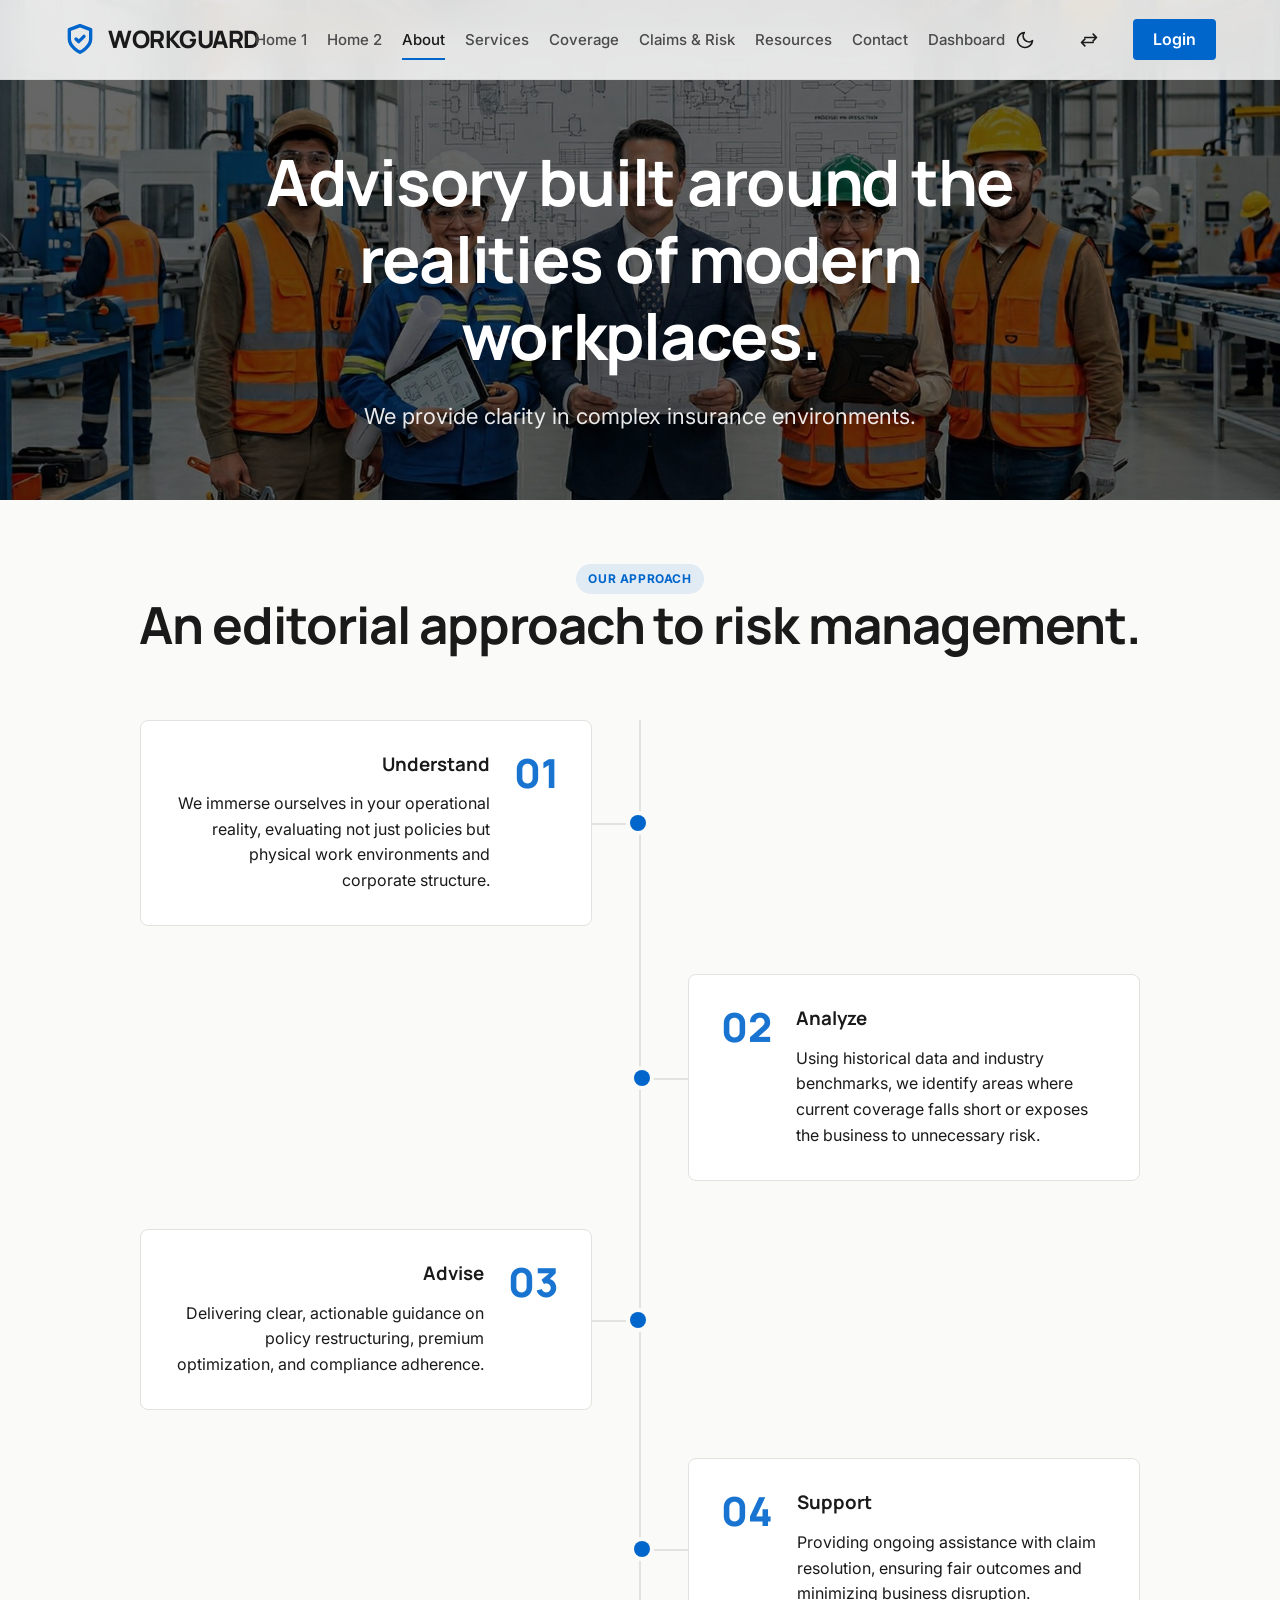
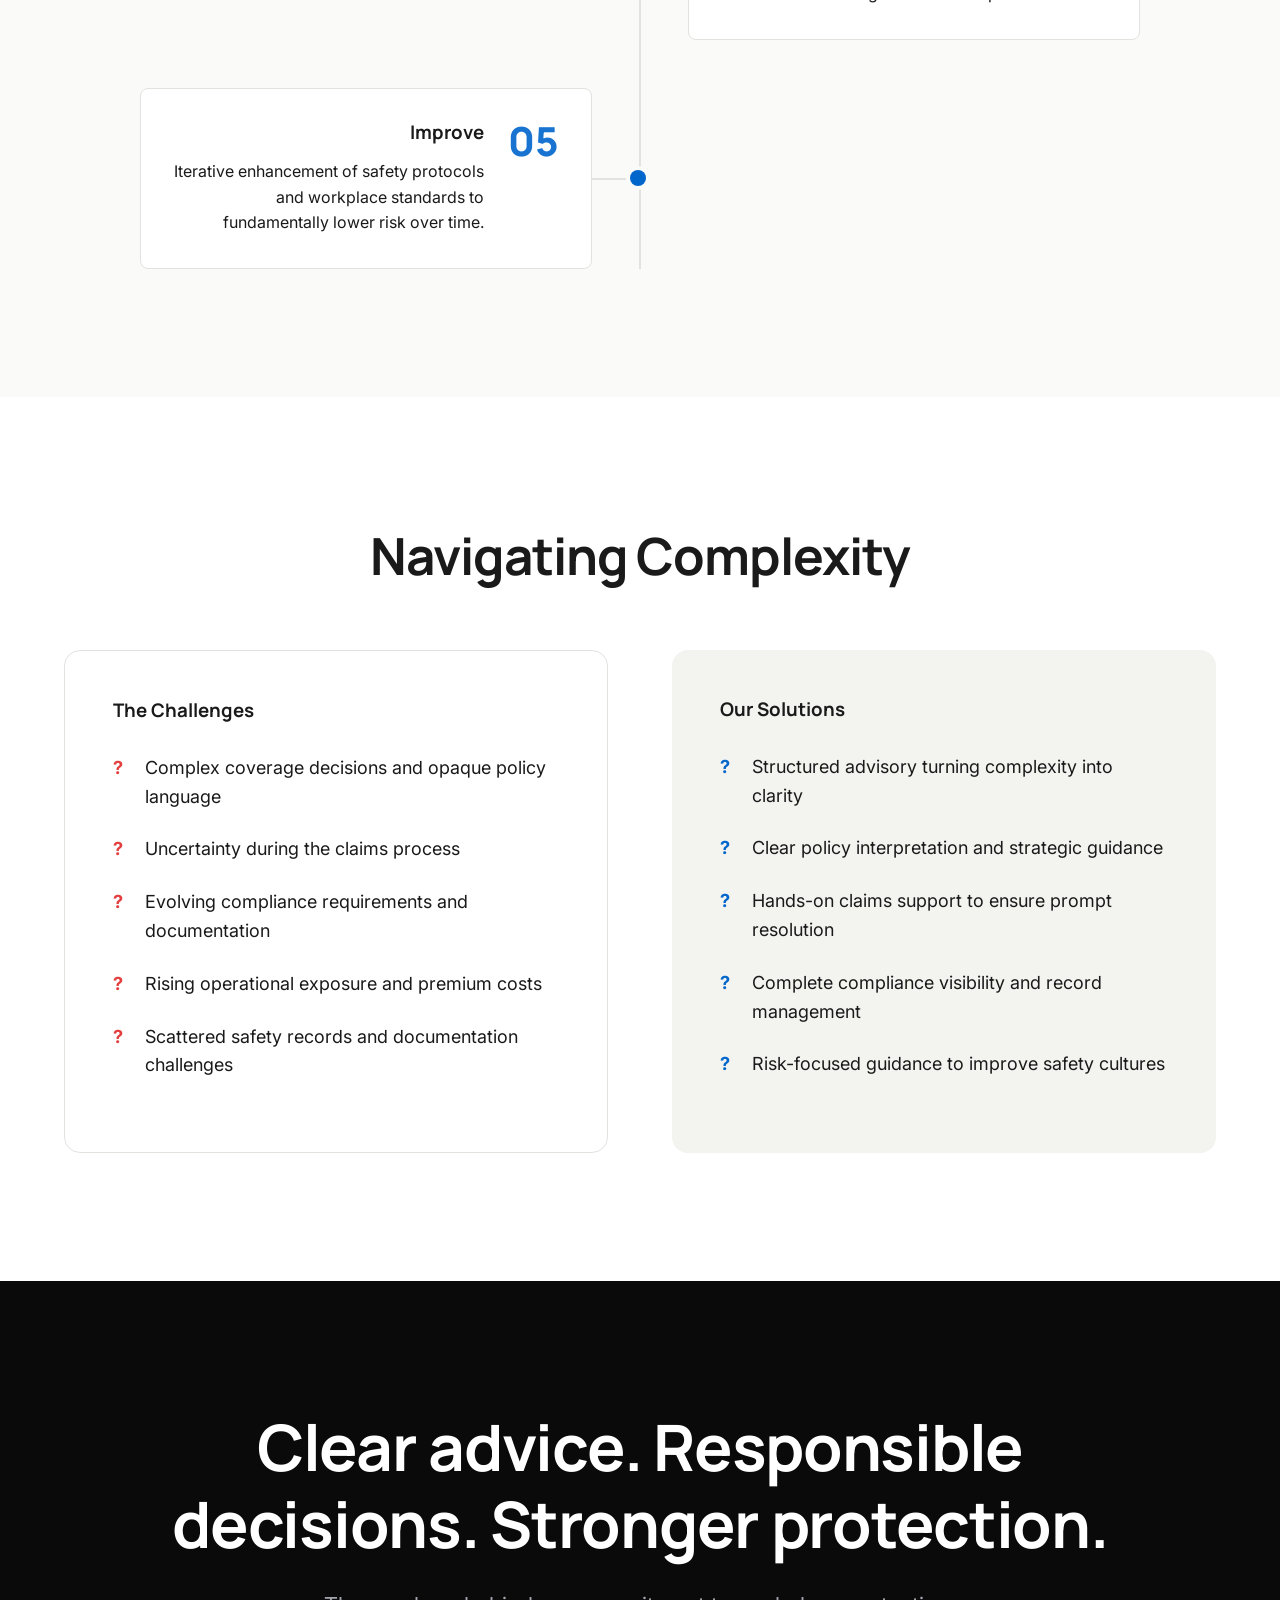
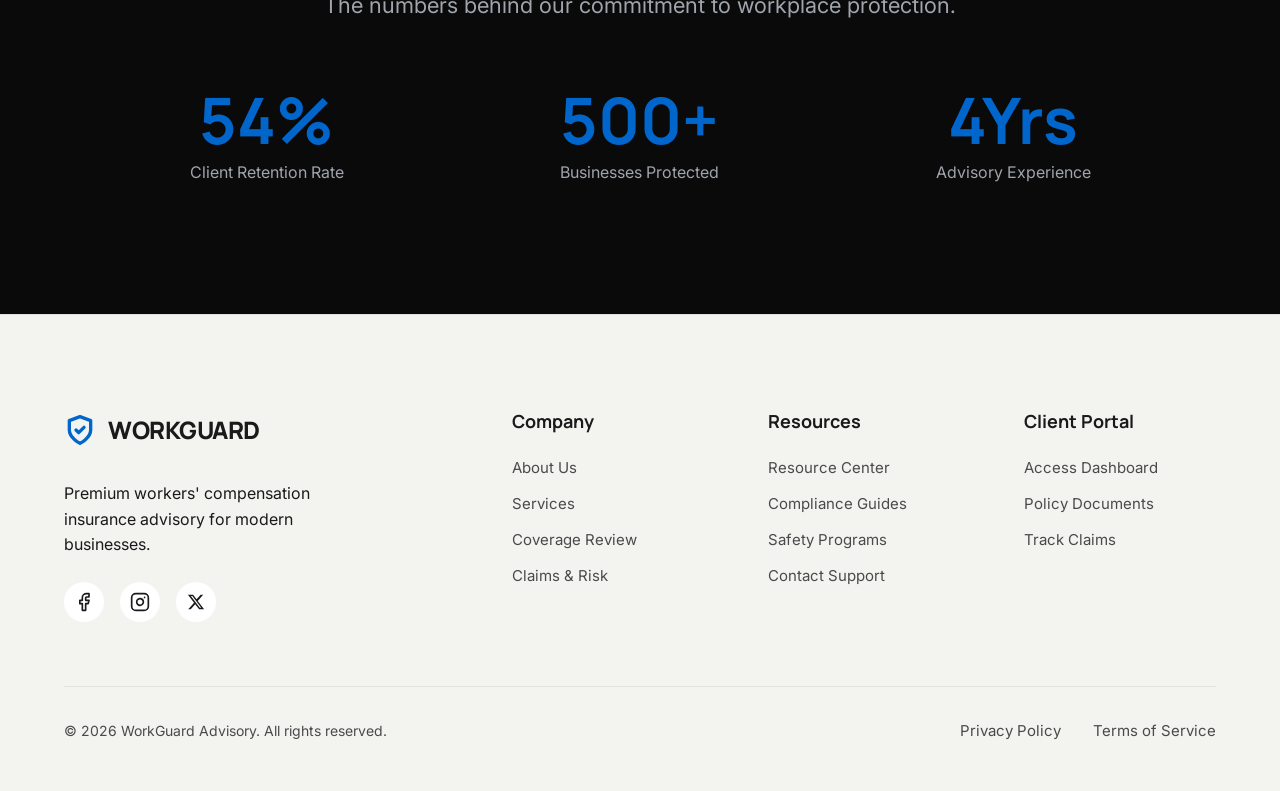
==== commit 11900f17: "third commit" ====
--- a/about.html
+++ b/about.html
@@ -1,4 +1,4 @@
-<!DOCTYPE html>
+﻿<!DOCTYPE html>
 <html lang="en" data-theme="light" dir="ltr">
 <head>
     <meta charset="UTF-8">
@@ -301,10 +301,10 @@
 
     <main>
         <!-- SECTION 01 ? HERO -->
-        <section class="page-header js-reveal">
+        <section class="page-header js-reveal" style="background: linear-gradient(rgba(0,0,0,0.6), rgba(0,0,0,0.6)), url('assets/images/about-hero.png') no-repeat center center/cover;">
             <div class="container text-center" style="max-width: 900px;">
-                <h1 class="text-h1">Advisory built around the realities of modern workplaces.</h1>
-                <p class="text-lead" style="margin-top: 1.5rem;">We provide clarity in complex insurance environments.</p>
+                <h1 class="text-h1" style="color: #ffffff;">Advisory built around the realities of modern workplaces.</h1>
+                <p class="text-lead" style="margin-top: 1.5rem; color: rgba(255, 255, 255, 0.9);">We provide clarity in complex insurance environments.</p>
             </div>
         </section>
 
@@ -473,3 +473,4 @@
 
 
 
+
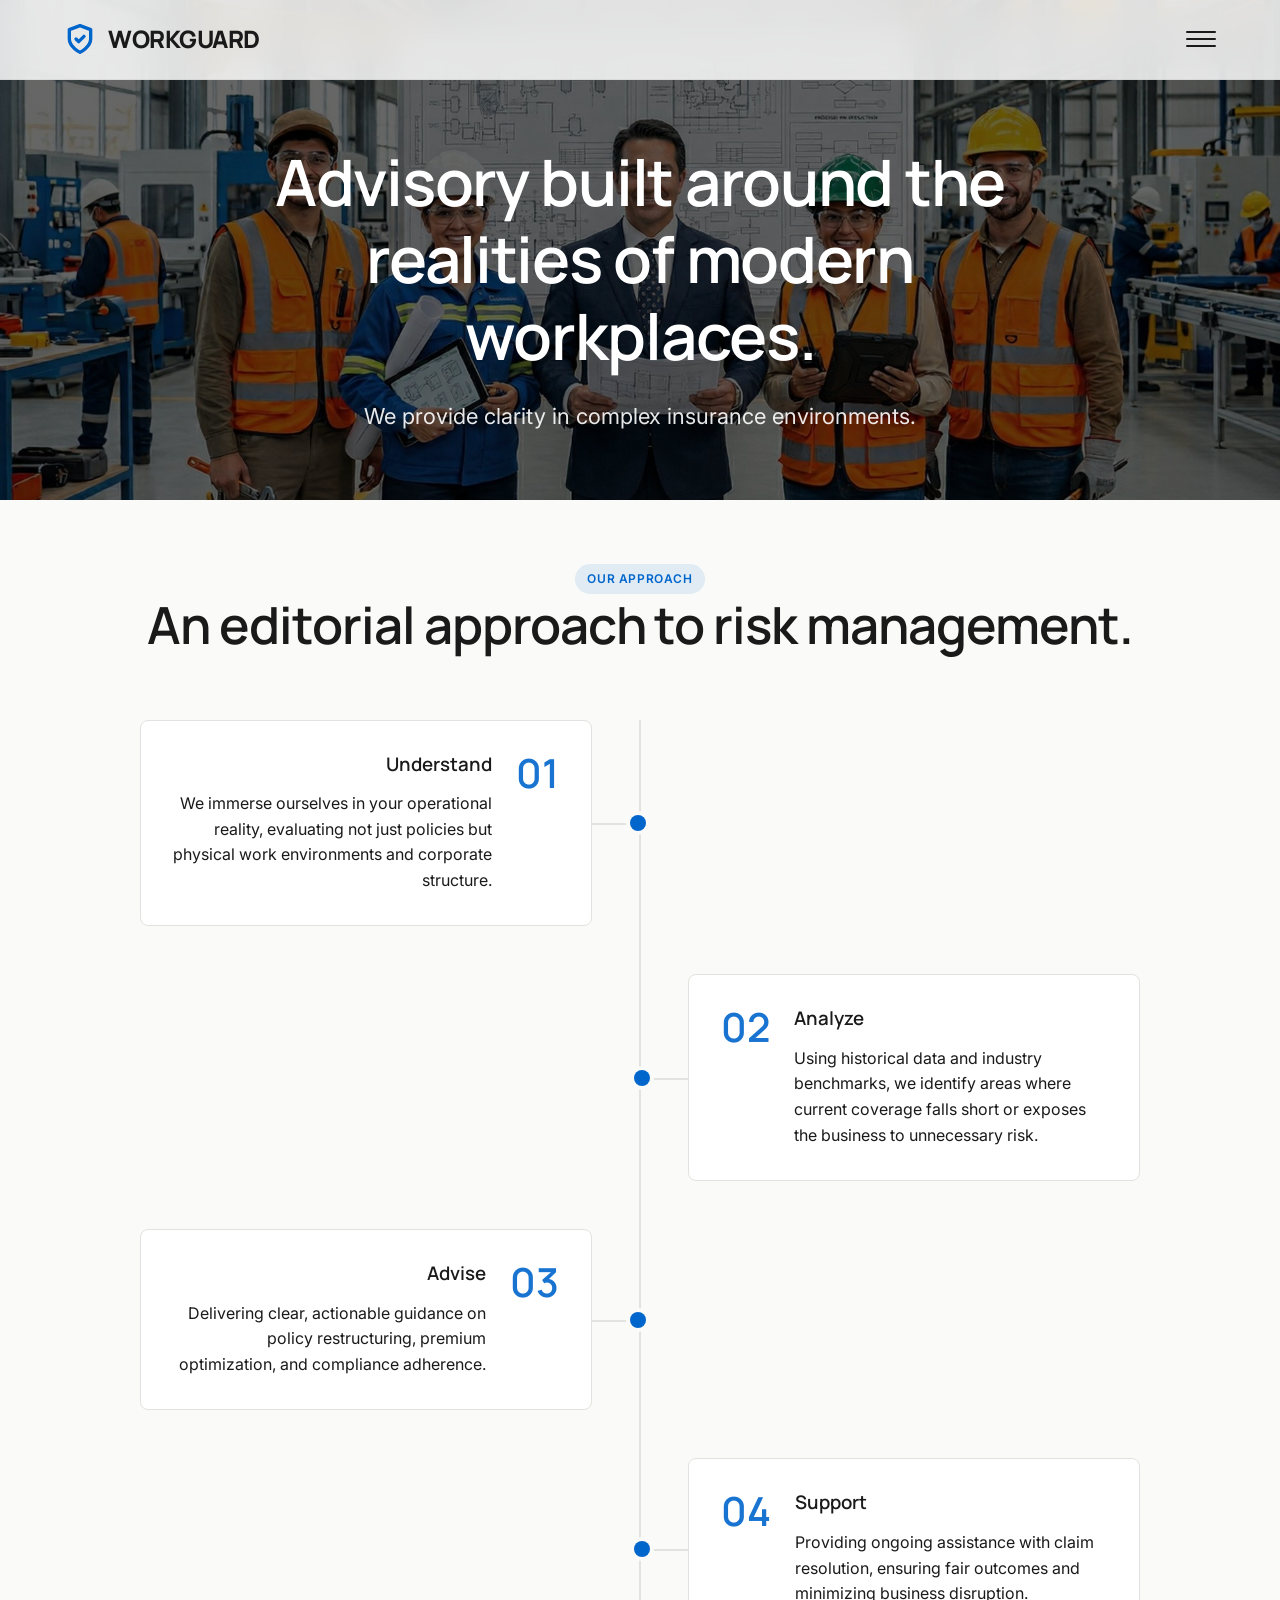
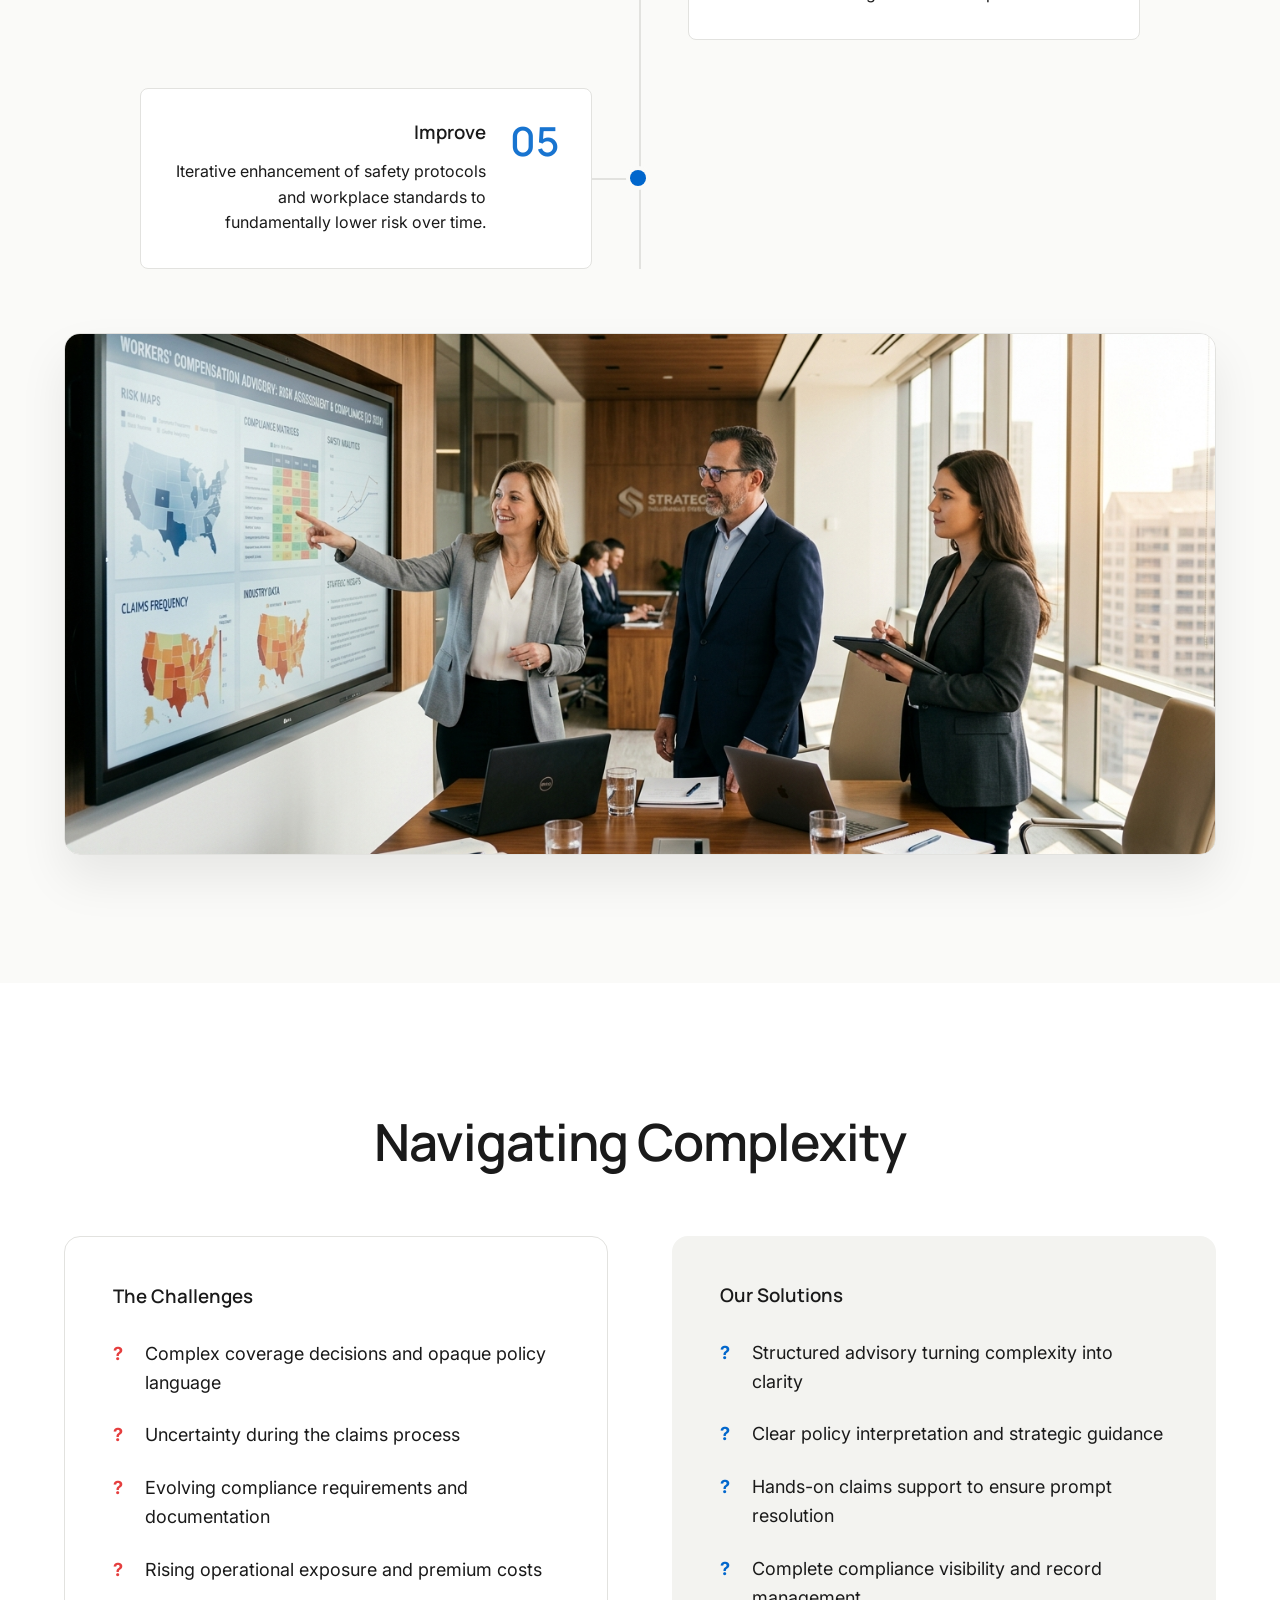
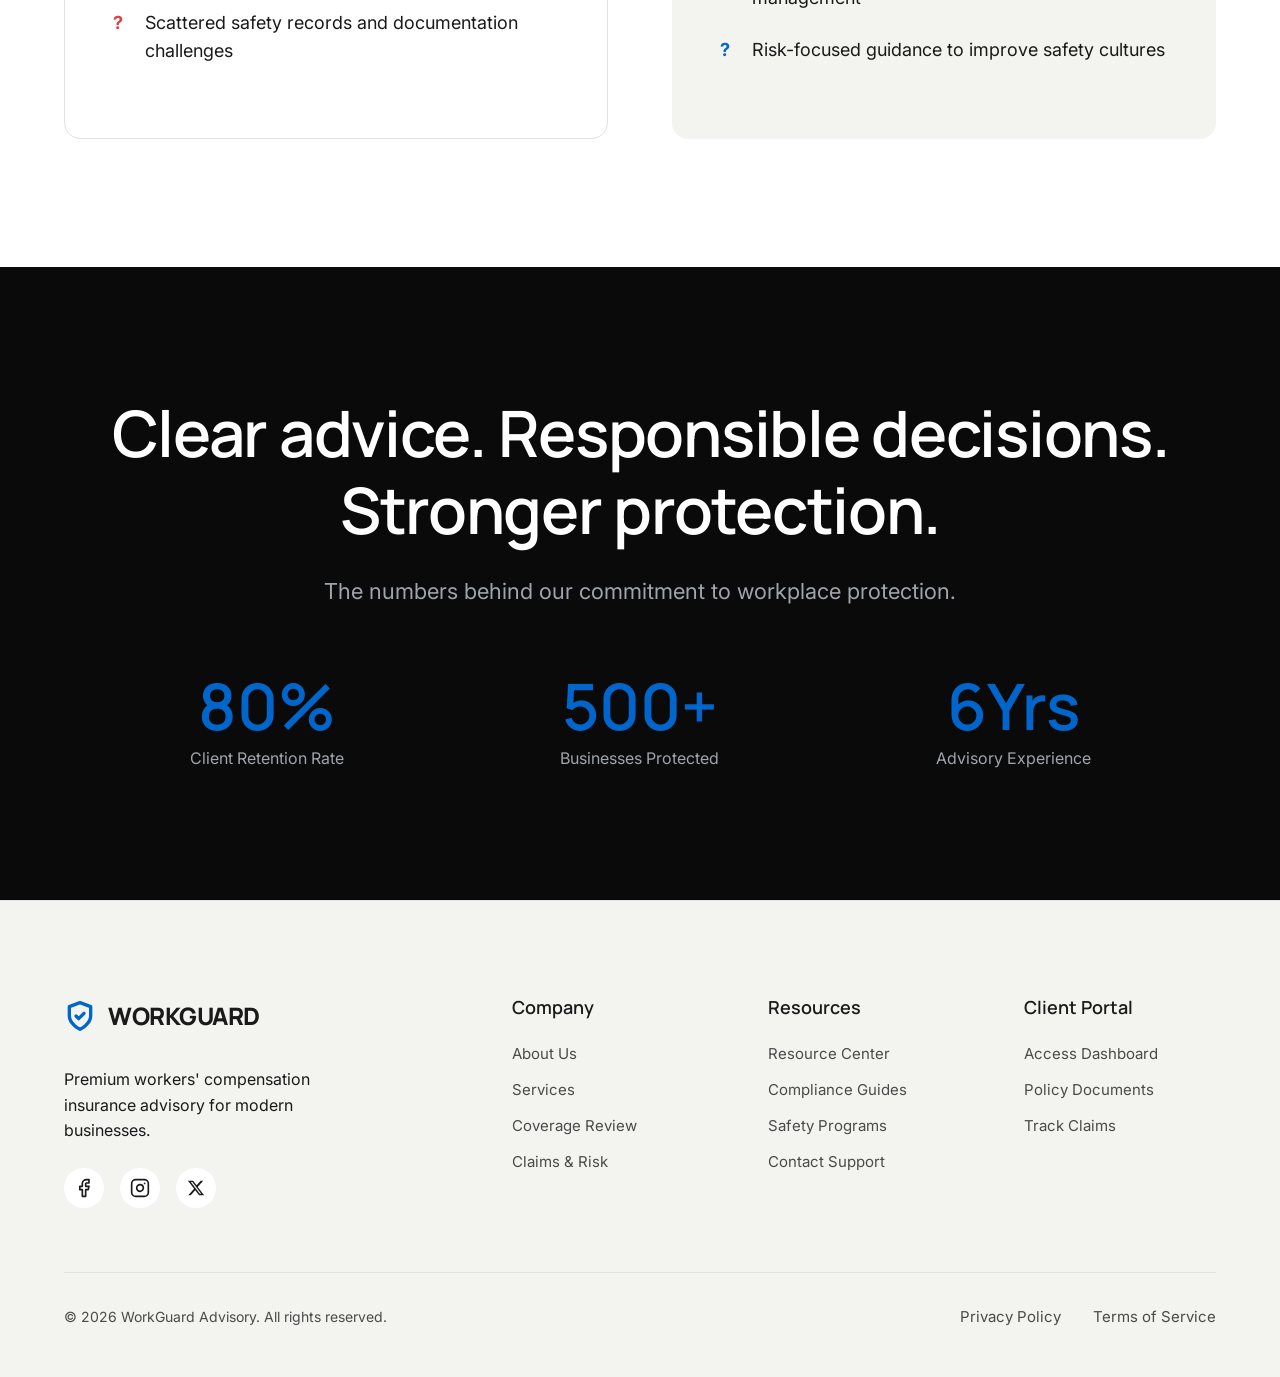
==== commit 15b32d6a: "sixth commit" ====
--- a/about.html
+++ b/about.html
@@ -1,4 +1,4 @@
-﻿<!DOCTYPE html>
+<!DOCTYPE html>
 <html lang="en" data-theme="light" dir="ltr">
 <head>
     <meta charset="UTF-8">
@@ -129,7 +129,7 @@
         .step-num {
             font-family: var(--font-heading);
             font-size: 2.5rem;
-            font-weight: 800;
+            font-weight: 600;
             color: var(--blue-primary);
             line-height: 1;
             opacity: 0.9;
@@ -353,6 +353,10 @@
                         </div>
                     </div>
                 </div>
+                
+                <div style="margin-top: 4rem; border-radius: var(--radius-lg); overflow: hidden; box-shadow: var(--shadow-lg); border: 1px solid var(--border-color);">
+                    <img src="assets/images/advisory-team.jpg" alt="Workers' Compensation Insurance Advisory Team" style="width: 100%; height: auto; max-height: 520px; object-fit: cover; display: block;">
+                </div>
             </div>
         </section>
 
--- a/assets/css/style.css
+++ b/assets/css/style.css
@@ -68,6 +68,7 @@
 
 body {
     font-family: var(--font-body);
+    font-weight: 400;
     background-color: var(--bg-main);
     color: var(--text-primary);
     line-height: 1.6;
@@ -79,10 +80,19 @@
 
 h1, h2, h3, h4, h5, h6 {
     font-family: var(--font-heading);
-    font-weight: 700;
+    font-weight: 600;
     line-height: 1.2;
     color: var(--text-primary);
     margin-bottom: 1rem;
+}
+
+p {
+    font-family: var(--font-body);
+    font-weight: 400;
+}
+
+p.text-xs, p.text-sm, p.text-lead, p.text-secondary {
+    font-weight: 400;
 }
 
 a {
@@ -102,10 +112,10 @@
 }
 
 /* --- 3. Typography Utility --- */
-.text-h1 { font-size: clamp(2.5rem, 5vw, 4.5rem); letter-spacing: -0.02em; }
-.text-h2 { font-size: clamp(2rem, 4vw, 3.5rem); letter-spacing: -0.02em; }
-.text-h3 { font-size: clamp(1.5rem, 3vw, 2.5rem); letter-spacing: -0.01em; }
-.text-lead { font-size: clamp(1.125rem, 2vw, 1.375rem); color: var(--text-secondary); line-height: 1.7; }
+.text-h1 { font-size: clamp(2.5rem, 5vw, 4.5rem); letter-spacing: -0.02em; font-weight: 600; }
+.text-h2 { font-size: clamp(2rem, 4vw, 3.5rem); letter-spacing: -0.02em; font-weight: 600; }
+.text-h3 { font-size: clamp(1.5rem, 3vw, 2.5rem); letter-spacing: -0.01em; font-weight: 600; }
+.text-lead { font-size: clamp(1.125rem, 2vw, 1.375rem); color: var(--text-secondary); line-height: 1.7; font-weight: 400; }
 .text-sm { font-size: 0.875rem; }
 .text-xs { font-size: 0.75rem; text-transform: uppercase; letter-spacing: 0.1em; font-weight: 600; }
 .text-blue { color: var(--blue-primary); }
@@ -215,7 +225,7 @@
     background-color: var(--blue-light);
     color: var(--blue-primary);
     font-size: 0.75rem;
-    font-weight: 700;
+    font-weight: 600;
     text-transform: uppercase;
     letter-spacing: 0.05em;
     border-radius: var(--radius-full);
@@ -341,6 +351,8 @@
     padding: 6rem 2rem 2rem;
     display: flex;
     flex-direction: column;
+    align-items: center;
+    text-align: center;
     box-shadow: var(--shadow-lg);
     transition: right var(--transition-base);
     overflow-y: auto;
@@ -360,6 +372,9 @@
     display: flex;
     flex-direction: column;
     align-items: center;
+    justify-content: center;
+    text-align: center;
+    width: 100%;
     gap: 1.5rem;
     margin-top: 2rem;
     margin-bottom: 1rem;
@@ -367,11 +382,29 @@
 .mobile-nav-link {
     font-size: 1.25rem;
     font-weight: 600;
+    text-align: center;
+    width: 100%;
+    display: block;
 }
 .mobile-controls {
     display: flex;
+    justify-content: center;
+    align-items: center;
     gap: 1rem;
-    margin-bottom: 2rem;
+    margin-bottom: 1.5rem;
+    width: 100%;
+}
+.mobile-menu .btn,
+.mobile-menu a.btn,
+.mobile-menu .btn-primary {
+    display: inline-flex;
+    justify-content: center;
+    align-items: center;
+    text-align: center;
+    align-self: center;
+    margin: 0.75rem auto 0;
+    width: 100%;
+    max-width: 240px;
 }
 
 /* --- 7. Modal System --- */
@@ -588,3 +621,839 @@
     right: auto;
     left: 2rem;
 }
+
+/* --- 11. Sectors Served & Industry Solutions --- */
+.sector-grid {
+    display: grid;
+    grid-template-columns: repeat(3, 1fr);
+    gap: 2rem;
+    margin-top: 3rem;
+}
+
+.sector-card {
+    background: var(--bg-tertiary);
+    border: 1px solid var(--border-color);
+    border-radius: var(--radius-md);
+    padding: 2.25rem;
+    display: flex;
+    flex-direction: column;
+    transition: transform 0.3s ease, box-shadow 0.3s ease, border-color 0.3s ease;
+    position: relative;
+}
+
+.sector-card:hover {
+    transform: translateY(-4px);
+    box-shadow: var(--shadow-md);
+    border-color: var(--blue-primary);
+}
+
+.sector-card-header {
+    display: flex;
+    align-items: flex-start;
+    gap: 1.25rem;
+    margin-bottom: 1.25rem;
+}
+
+.sector-icon {
+    width: 3.25rem;
+    height: 3.25rem;
+    border-radius: var(--radius-sm);
+    background: var(--blue-light);
+    color: var(--blue-primary);
+    display: flex;
+    align-items: center;
+    justify-content: center;
+    flex-shrink: 0;
+}
+
+[data-theme="dark"] .sector-icon {
+    background: rgba(0, 102, 204, 0.15);
+    color: #4da6ff;
+}
+
+.sector-badge {
+    display: inline-block;
+    font-size: 0.75rem;
+    font-weight: 600;
+    text-transform: uppercase;
+    letter-spacing: 0.05em;
+    color: var(--blue-primary);
+    margin-bottom: 0.25rem;
+}
+
+.sector-title {
+    font-size: 1.25rem;
+    font-weight: 600;
+    margin: 0;
+    color: var(--text-primary);
+    line-height: 1.3;
+}
+
+.sector-desc {
+    color: var(--text-secondary);
+    font-size: 0.9375rem;
+    font-weight: 400;
+    line-height: 1.6;
+    margin-bottom: 1.25rem;
+}
+
+.sector-code-tag {
+    display: inline-flex;
+    align-items: center;
+    gap: 0.375rem;
+    padding: 0.25rem 0.625rem;
+    border-radius: var(--radius-full);
+    background: var(--bg-secondary);
+    border: 1px solid var(--border-color);
+    font-size: 0.75rem;
+    font-weight: 500;
+    color: var(--text-secondary);
+    margin-bottom: 1.25rem;
+}
+
+.sector-section-divider {
+    border: 0;
+    border-top: 1px dashed var(--border-color);
+    margin: 1.25rem 0;
+}
+
+.sector-feature-block {
+    margin-bottom: 1.25rem;
+}
+
+.sector-feature-heading {
+    display: flex;
+    align-items: center;
+    gap: 0.5rem;
+    font-size: 0.875rem;
+    font-weight: 600;
+    text-transform: uppercase;
+    letter-spacing: 0.04em;
+    color: var(--text-primary);
+    margin-bottom: 0.625rem;
+}
+
+.sector-feature-heading svg {
+    color: var(--blue-primary);
+    width: 16px;
+    height: 16px;
+    flex-shrink: 0;
+}
+
+.sector-feature-list {
+    list-style: none;
+    padding: 0;
+    margin: 0;
+    display: flex;
+    flex-direction: column;
+    gap: 0.5rem;
+}
+
+.sector-feature-list li {
+    font-size: 0.875rem;
+    font-weight: 400;
+    color: var(--text-secondary);
+    line-height: 1.5;
+    position: relative;
+    padding-left: 1.25rem;
+}
+
+[dir="rtl"] .sector-feature-list li {
+    padding-left: 0;
+    padding-right: 1.25rem;
+}
+
+.sector-feature-list li::before {
+    content: "•";
+    position: absolute;
+    left: 0.25rem;
+    top: -0.1rem;
+    color: var(--blue-primary);
+    font-size: 1.1rem;
+}
+
+[dir="rtl"] .sector-feature-list li::before {
+    left: auto;
+    right: 0.25rem;
+}
+
+.sector-card-footer {
+    margin-top: auto;
+    padding-top: 1.25rem;
+    border-top: 1px solid var(--border-color);
+    display: flex;
+    align-items: center;
+    justify-content: space-between;
+}
+
+.sector-footer-link {
+    display: inline-flex;
+    align-items: center;
+    gap: 0.375rem;
+    font-size: 0.875rem;
+    font-weight: 600;
+    color: var(--blue-primary);
+    text-decoration: none;
+    transition: gap 0.2s ease, color 0.2s ease;
+}
+
+.sector-footer-link:hover {
+    gap: 0.625rem;
+    color: var(--blue-hover);
+}
+
+.sector-tabs {
+    display: flex;
+    flex-wrap: wrap;
+    justify-content: center;
+    gap: 0.75rem;
+    margin-top: 2rem;
+    margin-bottom: 1rem;
+}
+
+.sector-tab-btn {
+    padding: 0.5rem 1.25rem;
+    border-radius: var(--radius-full);
+    border: 1px solid var(--border-color);
+    background: var(--bg-tertiary);
+    color: var(--text-secondary);
+    font-size: 0.875rem;
+    font-weight: 500;
+    cursor: pointer;
+    transition: all 0.2s ease;
+}
+
+.sector-tab-btn:hover,
+.sector-tab-btn.active {
+    background: var(--blue-primary);
+    color: #ffffff;
+    border-color: var(--blue-primary);
+}
+
+/* --- 12. Index Sector Explorer (Interactive Tabs & Showcase) --- */
+.sector-explorer {
+    margin-top: 2.5rem;
+}
+
+.sector-nav-pills {
+    display: flex;
+    flex-wrap: wrap;
+    justify-content: center;
+    gap: 0.75rem;
+    margin-bottom: 2.5rem;
+}
+
+.sector-pill {
+    padding: 0.75rem 1.35rem;
+    border-radius: var(--radius-full);
+    border: 1px solid var(--border-color);
+    background: var(--bg-tertiary);
+    color: var(--text-secondary);
+    font-size: 0.9375rem;
+    font-weight: 500;
+    cursor: pointer;
+    display: inline-flex;
+    align-items: center;
+    gap: 0.625rem;
+    transition: all 0.25s ease;
+}
+
+.sector-pill svg {
+    width: 18px;
+    height: 18px;
+    color: var(--blue-primary);
+    transition: color 0.25s ease;
+}
+
+.sector-pill:hover {
+    border-color: var(--blue-primary);
+    color: var(--text-primary);
+    transform: translateY(-2px);
+}
+
+.sector-pill.active {
+    background: var(--blue-primary);
+    color: #ffffff;
+    border-color: var(--blue-primary);
+    box-shadow: 0 4px 14px rgba(0, 102, 204, 0.25);
+}
+
+.sector-pill.active svg {
+    color: #ffffff;
+}
+
+.sector-panel {
+    display: none;
+    animation: fadeInSector 0.4s ease forwards;
+}
+
+.sector-panel.active {
+    display: grid;
+    grid-template-columns: 1fr 1.25fr;
+    gap: 2.5rem;
+    background: var(--bg-tertiary);
+    border: 1px solid var(--border-color);
+    border-radius: var(--radius-lg);
+    padding: 3rem;
+    box-shadow: var(--shadow-md);
+}
+
+@keyframes fadeInSector {
+    from { opacity: 0; transform: translateY(10px); }
+    to { opacity: 1; transform: translateY(0); }
+}
+
+.sector-profile-col {
+    display: flex;
+    flex-direction: column;
+    justify-content: space-between;
+}
+
+.sector-status-bar {
+    display: flex;
+    align-items: center;
+    gap: 0.75rem;
+    margin-bottom: 1rem;
+}
+
+.sector-severity-chip {
+    display: inline-flex;
+    align-items: center;
+    gap: 0.35rem;
+    padding: 0.25rem 0.625rem;
+    border-radius: var(--radius-full);
+    font-size: 0.75rem;
+    font-weight: 600;
+    text-transform: uppercase;
+    letter-spacing: 0.05em;
+    background: rgba(220, 53, 69, 0.1);
+    color: #dc3545;
+    border: 1px solid rgba(220, 53, 69, 0.2);
+}
+
+.sector-severity-chip.moderate {
+    background: rgba(255, 193, 7, 0.12);
+    color: #d39e00;
+    border-color: rgba(255, 193, 7, 0.25);
+}
+
+.sector-profile-title {
+    font-size: 1.75rem;
+    font-weight: 600;
+    color: var(--text-primary);
+    margin: 0 0 0.75rem;
+    line-height: 1.25;
+}
+
+.sector-profile-desc {
+    color: var(--text-secondary);
+    font-size: 1rem;
+    font-weight: 400;
+    line-height: 1.6;
+    margin-bottom: 1.5rem;
+}
+
+.sector-metric-strip {
+    display: grid;
+    grid-template-columns: 1fr 1fr;
+    gap: 1rem;
+    padding: 1.25rem;
+    background: var(--bg-secondary);
+    border-radius: var(--radius-sm);
+    border: 1px solid var(--border-color);
+    margin-bottom: 1.5rem;
+}
+
+.sector-metric-item h5 {
+    font-size: 0.75rem;
+    font-weight: 600;
+    text-transform: uppercase;
+    letter-spacing: 0.05em;
+    color: var(--text-muted);
+    margin: 0 0 0.25rem;
+}
+
+.sector-metric-item p {
+    font-size: 1rem;
+    font-weight: 600;
+    color: var(--text-primary);
+    margin: 0;
+}
+
+.sector-solutions-col {
+    display: flex;
+    flex-direction: column;
+    gap: 1.5rem;
+}
+
+.sector-solution-card {
+    background: var(--bg-secondary);
+    border: 1px solid var(--border-color);
+    border-radius: var(--radius-md);
+    padding: 1.5rem 1.75rem;
+    transition: border-color 0.2s ease;
+}
+
+.sector-solution-card:hover {
+    border-color: var(--blue-primary);
+}
+
+.sector-solution-card h4 {
+    display: flex;
+    align-items: center;
+    gap: 0.625rem;
+    font-size: 1rem;
+    font-weight: 600;
+    color: var(--text-primary);
+    margin: 0 0 0.875rem;
+}
+
+.sector-solution-card h4 svg {
+    color: var(--blue-primary);
+    width: 20px;
+    height: 20px;
+    flex-shrink: 0;
+}
+
+.sector-solution-card ul {
+    list-style: none;
+    padding: 0;
+    margin: 0;
+    display: flex;
+    flex-direction: column;
+    gap: 0.625rem;
+}
+
+.sector-solution-card ul li {
+    font-size: 0.875rem;
+    font-weight: 400;
+    color: var(--text-secondary);
+    line-height: 1.5;
+    position: relative;
+    padding-left: 1.25rem;
+}
+
+[dir="rtl"] .sector-solution-card ul li {
+    padding-left: 0;
+    padding-right: 1.25rem;
+}
+
+.sector-solution-card ul li::before {
+    content: "✓";
+    position: absolute;
+    left: 0;
+    top: 0;
+    color: var(--blue-primary);
+    font-weight: 600;
+    font-size: 0.85rem;
+}
+
+[dir="rtl"] .sector-solution-card ul li::before {
+    left: auto;
+    right: 0;
+}
+
+/* --- 13. Services Sector Deliverable Cards --- */
+.services-sector-grid {
+    display: grid;
+    grid-template-columns: repeat(2, 1fr);
+    gap: 2.25rem;
+    margin-top: 3rem;
+}
+
+.service-sector-card {
+    background: var(--bg-tertiary);
+    border: 1px solid var(--border-color);
+    border-radius: var(--radius-md);
+    padding: 2.5rem;
+    display: flex;
+    flex-direction: column;
+    position: relative;
+    transition: transform 0.3s ease, border-color 0.3s ease, box-shadow 0.3s ease;
+}
+
+.service-sector-card:hover {
+    transform: translateY(-4px);
+    border-color: var(--blue-primary);
+    box-shadow: var(--shadow-md);
+}
+
+.service-sector-header {
+    display: flex;
+    align-items: flex-start;
+    justify-content: space-between;
+    gap: 1rem;
+    margin-bottom: 1.25rem;
+    padding-bottom: 1.25rem;
+    border-bottom: 1px solid var(--border-color);
+}
+
+.service-sector-title-wrap h3 {
+    font-size: 1.35rem;
+    font-weight: 600;
+    color: var(--text-primary);
+    margin: 0 0 0.35rem;
+}
+
+.service-sector-tag {
+    font-size: 0.8125rem;
+    font-weight: 500;
+    color: var(--blue-primary);
+}
+
+.service-deliverable-section {
+    margin-bottom: 1.5rem;
+}
+
+.service-deliverable-heading {
+    display: flex;
+    align-items: center;
+    gap: 0.5rem;
+    font-size: 0.875rem;
+    font-weight: 600;
+    text-transform: uppercase;
+    letter-spacing: 0.04em;
+    color: var(--text-primary);
+    margin-bottom: 0.75rem;
+}
+
+.service-deliverable-heading svg {
+    color: var(--blue-primary);
+    width: 16px;
+    height: 16px;
+    flex-shrink: 0;
+}
+
+.service-deliverable-list {
+    list-style: none;
+    padding: 0;
+    margin: 0;
+    display: flex;
+    flex-direction: column;
+    gap: 0.5rem;
+}
+
+.service-deliverable-list li {
+    font-size: 0.875rem;
+    font-weight: 400;
+    color: var(--text-secondary);
+    line-height: 1.5;
+    position: relative;
+    padding-left: 1.25rem;
+}
+
+[dir="rtl"] .service-deliverable-list li {
+    padding-left: 0;
+    padding-right: 1.25rem;
+}
+
+.service-deliverable-list li::before {
+    content: "→";
+    position: absolute;
+    left: 0;
+    top: 0;
+    color: var(--blue-primary);
+    font-weight: 600;
+}
+
+[dir="rtl"] .service-deliverable-list li::before {
+    left: auto;
+    right: 0;
+}
+
+.service-outcome-banner {
+    margin-top: auto;
+    padding: 1rem 1.25rem;
+    background: var(--blue-light);
+    border-radius: var(--radius-sm);
+    display: flex;
+    align-items: center;
+    justify-content: space-between;
+    gap: 1rem;
+    margin-bottom: 1.25rem;
+}
+
+[data-theme="dark"] .service-outcome-banner {
+    background: rgba(0, 102, 204, 0.15);
+}
+
+.service-outcome-banner span {
+    font-size: 0.8125rem;
+    font-weight: 600;
+    color: var(--blue-primary);
+}
+
+[data-theme="dark"] .service-outcome-banner span {
+    color: #4da6ff;
+}
+
+/* --- 14. Coverage Statutory Directives Matrix --- */
+.coverage-matrix-container {
+    margin-top: 3rem;
+    display: flex;
+    flex-direction: column;
+    gap: 1.5rem;
+}
+
+.coverage-sector-row {
+    background: var(--bg-tertiary);
+    border: 1px solid var(--border-color);
+    border-radius: var(--radius-md);
+    overflow: hidden;
+    transition: border-color 0.2s ease, box-shadow 0.2s ease;
+}
+
+.coverage-sector-row:hover {
+    border-color: var(--blue-primary);
+    box-shadow: var(--shadow-sm);
+}
+
+.coverage-row-header {
+    background: var(--bg-secondary);
+    padding: 1.25rem 2rem;
+    display: flex;
+    align-items: center;
+    justify-content: space-between;
+    border-bottom: 1px solid var(--border-color);
+}
+
+.coverage-row-title {
+    display: flex;
+    align-items: center;
+    gap: 1rem;
+}
+
+.coverage-row-title h3 {
+    font-size: 1.15rem;
+    font-weight: 600;
+    margin: 0;
+    color: var(--text-primary);
+}
+
+.coverage-code-pill {
+    padding: 0.25rem 0.65rem;
+    border-radius: var(--radius-full);
+    background: var(--bg-tertiary);
+    border: 1px solid var(--border-color);
+    font-size: 0.75rem;
+    font-weight: 600;
+    color: var(--text-secondary);
+}
+
+.coverage-row-grid {
+    display: grid;
+    grid-template-columns: 1fr 1fr 1fr;
+    gap: 1.5rem;
+    padding: 2rem;
+}
+
+.coverage-col-block h5 {
+    font-size: 0.8125rem;
+    font-weight: 600;
+    text-transform: uppercase;
+    letter-spacing: 0.05em;
+    color: var(--blue-primary);
+    margin: 0 0 0.75rem;
+    display: flex;
+    align-items: center;
+    gap: 0.35rem;
+}
+
+.coverage-col-block ul {
+    list-style: none;
+    padding: 0;
+    margin: 0;
+    display: flex;
+    flex-direction: column;
+    gap: 0.5rem;
+}
+
+.coverage-col-block ul li {
+    font-size: 0.875rem;
+    font-weight: 400;
+    color: var(--text-secondary);
+    line-height: 1.5;
+    position: relative;
+    padding-left: 1.15rem;
+}
+
+[dir="rtl"] .coverage-col-block ul li {
+    padding-left: 0;
+    padding-right: 1.15rem;
+}
+
+.coverage-col-block ul li::before {
+    content: "•";
+    position: absolute;
+    left: 0.25rem;
+    top: -0.1rem;
+    color: var(--blue-primary);
+}
+
+[dir="rtl"] .coverage-col-block ul li::before {
+    left: auto;
+    right: 0.25rem;
+}
+
+/* --- 15. Home-2 Sector Risk Intelligence Telemetry --- */
+.telemetry-grid {
+    display: grid;
+    grid-template-columns: repeat(3, 1fr);
+    gap: 2rem;
+    margin-top: 3rem;
+}
+
+.telemetry-card {
+    background: var(--bg-tertiary);
+    border: 1px solid var(--border-color);
+    border-radius: var(--radius-md);
+    padding: 2rem;
+    display: flex;
+    flex-direction: column;
+    position: relative;
+    transition: transform 0.25s ease, border-color 0.25s ease;
+}
+
+.telemetry-card:hover {
+    transform: translateY(-4px);
+    border-color: var(--blue-primary);
+}
+
+.telemetry-header {
+    display: flex;
+    align-items: flex-start;
+    justify-content: space-between;
+    margin-bottom: 1rem;
+}
+
+.telemetry-header h3 {
+    font-size: 1.2rem;
+    font-weight: 600;
+    margin: 0;
+    color: var(--text-primary);
+}
+
+.telemetry-badge {
+    padding: 0.2rem 0.5rem;
+    border-radius: var(--radius-sm);
+    font-size: 0.7rem;
+    font-weight: 600;
+    letter-spacing: 0.05em;
+    text-transform: uppercase;
+}
+
+.telemetry-badge.critical {
+    background: rgba(220, 53, 69, 0.15);
+    color: #e63946;
+    border: 1px solid rgba(220, 53, 69, 0.3);
+}
+
+.telemetry-badge.high {
+    background: rgba(253, 126, 20, 0.15);
+    color: #fd7e14;
+    border: 1px solid rgba(253, 126, 20, 0.3);
+}
+
+.telemetry-badge.moderate {
+    background: rgba(13, 110, 253, 0.15);
+    color: var(--blue-primary);
+    border: 1px solid rgba(13, 110, 253, 0.3);
+}
+
+.telemetry-risk-meter {
+    margin: 0.75rem 0 1.25rem;
+}
+
+.telemetry-risk-labels {
+    display: flex;
+    justify-content: space-between;
+    font-size: 0.75rem;
+    font-weight: 600;
+    color: var(--text-muted);
+    margin-bottom: 0.35rem;
+}
+
+.telemetry-bar-bg {
+    width: 100%;
+    height: 6px;
+    background: var(--bg-secondary);
+    border-radius: var(--radius-full);
+    overflow: hidden;
+}
+
+.telemetry-bar-fill {
+    height: 100%;
+    border-radius: var(--radius-full);
+    background: var(--blue-primary);
+}
+
+.telemetry-bar-fill.critical { background: #e63946; }
+.telemetry-bar-fill.high { background: #fd7e14; }
+
+.telemetry-data-callout {
+    padding: 0.875rem 1rem;
+    background: var(--bg-secondary);
+    border-left: 3px solid var(--blue-primary);
+    border-radius: 0 var(--radius-sm) var(--radius-sm) 0;
+    margin-bottom: 1.25rem;
+}
+
+[dir="rtl"] .telemetry-data-callout {
+    border-left: none;
+    border-right: 3px solid var(--blue-primary);
+    border-radius: var(--radius-sm) 0 0 var(--radius-sm);
+}
+
+.telemetry-data-callout p {
+    font-size: 0.8125rem;
+    font-weight: 400;
+    color: var(--text-secondary);
+    margin: 0;
+    line-height: 1.45;
+}
+
+.telemetry-protocol-block h5 {
+    font-size: 0.8125rem;
+    font-weight: 600;
+    text-transform: uppercase;
+    letter-spacing: 0.05em;
+    color: var(--text-primary);
+    margin: 0 0 0.5rem;
+}
+
+.telemetry-protocol-block ul {
+    list-style: none;
+    padding: 0;
+    margin: 0;
+    display: flex;
+    flex-direction: column;
+    gap: 0.375rem;
+}
+
+.telemetry-protocol-block ul li {
+    font-size: 0.8125rem;
+    font-weight: 400;
+    color: var(--text-secondary);
+    line-height: 1.4;
+    position: relative;
+    padding-left: 1rem;
+}
+
+[dir="rtl"] .telemetry-protocol-block ul li {
+    padding-left: 0;
+    padding-right: 1rem;
+}
+
+.telemetry-protocol-block ul li::before {
+    content: "■";
+    position: absolute;
+    left: 0;
+    top: 0;
+    font-size: 0.6rem;
+    color: var(--blue-primary);
+}
+
+[dir="rtl"] .telemetry-protocol-block ul li::before {
+    left: auto;
+    right: 0;
+}
--- a/assets/css/responsive.css
+++ b/assets/css/responsive.css
@@ -9,6 +9,76 @@
     }
 }
 
+/* 1024px to 1340px Alone: Keep hamburger button in all navbars & keep all navlinks and CTA button in center alignment in sidebar menu */
+@media (min-width: 1024px) and (max-width: 1340px) {
+    .nav-links {
+        display: none !important; /* Hide main nav, handled by hamburger */
+    }
+    
+    .nav-controls .js-theme-toggle,
+    .nav-controls .js-dir-toggle,
+    .nav-controls .btn {
+        display: none !important;
+    }
+    
+    .hamburger {
+        display: flex !important; /* Keep hamburger button visible */
+    }
+
+    .mobile-menu {
+        display: flex !important;
+        flex-direction: column !important;
+        align-items: center !important;
+        text-align: center !important;
+    }
+
+    .mobile-menu .js-menu-close {
+        align-self: flex-end !important;
+    }
+
+    [dir="rtl"] .mobile-menu .js-menu-close {
+        align-self: flex-start !important;
+    }
+
+    .mobile-nav-links {
+        display: flex !important;
+        flex-direction: column !important;
+        align-items: center !important;
+        justify-content: center !important;
+        text-align: center !important;
+        width: 100% !important;
+        gap: 1.5rem !important;
+        margin: 1.5rem 0 1rem !important;
+    }
+
+    .mobile-nav-link {
+        text-align: center !important;
+        width: 100% !important;
+        display: block !important;
+    }
+
+    .mobile-controls {
+        display: flex !important;
+        justify-content: center !important;
+        align-items: center !important;
+        width: 100% !important;
+        margin: 0.5rem auto 1rem !important;
+    }
+
+    .mobile-menu .btn,
+    .mobile-menu a.btn,
+    .mobile-menu .btn-primary {
+        display: inline-flex !important;
+        justify-content: center !important;
+        align-items: center !important;
+        text-align: center !important;
+        align-self: center !important;
+        margin: 0.75rem auto 0 !important;
+        width: 100% !important;
+        max-width: 240px !important;
+    }
+}
+
 /* Max Width 1024px (Tablet Landscape & Smaller Desktop) */
 @media (max-width: 1024px) {
     .nav-links {
@@ -24,6 +94,46 @@
     .hamburger {
         display: flex;
     }
+
+    .mobile-menu {
+        align-items: center;
+        text-align: center;
+    }
+
+    .mobile-nav-links {
+        display: flex;
+        flex-direction: column;
+        align-items: center;
+        justify-content: center;
+        text-align: center;
+        width: 100%;
+    }
+
+    .mobile-nav-link {
+        text-align: center;
+        width: 100%;
+        display: block;
+    }
+
+    .mobile-controls {
+        display: flex;
+        justify-content: center;
+        align-items: center;
+        width: 100%;
+    }
+
+    .mobile-menu .btn,
+    .mobile-menu a.btn,
+    .mobile-menu .btn-primary {
+        display: inline-flex;
+        justify-content: center;
+        align-items: center;
+        text-align: center;
+        align-self: center;
+        margin: 0.75rem auto 0;
+        width: 100%;
+        max-width: 240px;
+    }
     
     .footer-grid {
         grid-template-columns: 1fr 1fr;
@@ -103,7 +213,7 @@
     }
     
     /* Card grid layouts: Enforce 2 columns for even cards */
-    .grid, .services-grid, .framework-grid, .coverage-grid, .benefits-grid, .resources-grid, .strip-grid, .grid-4-to-2, .grid-3-to-2-1 {
+    .grid, .services-grid, .framework-grid, .coverage-grid, .benefits-grid, .resources-grid, .strip-grid, .grid-4-to-2, .grid-3-to-2-1, .sector-grid {
         grid-template-columns: repeat(2, 1fr) !important;
     }
     
@@ -120,11 +230,196 @@
         width: calc(50% - 1rem) !important;
         justify-self: center;
     }
+
+    /* Distinct Sector Layout Responsiveness */
+    .services-sector-grid, .telemetry-grid, .coverage-row-grid, .sector-panel.active {
+        grid-template-columns: 1fr !important;
+    }
+    .sector-panel.active {
+        padding: 2rem 1.5rem !important;
+        gap: 2rem !important;
+    }
+    .coverage-row-grid {
+        padding: 1.5rem !important;
+    }
+    /* Home 1 Sector Explorer Mobile Alignment */
+    .sector-nav-pills {
+        display: flex !important;
+        flex-direction: column !important;
+        align-items: center !important;
+        justify-content: center !important;
+        width: 100% !important;
+        max-width: 300px !important;
+        margin: 0 auto 2rem !important;
+        gap: 0.625rem !important;
+    }
+    .sector-pill {
+        width: 100% !important;
+        display: inline-flex !important;
+        align-items: center !important;
+        justify-content: center !important;
+        text-align: center !important;
+        padding: 0.75rem 1.25rem !important;
+        font-size: 0.9375rem !important;
+        box-sizing: border-box !important;
+    }
+    .sector-status-bar {
+        display: flex !important;
+        flex-direction: column !important;
+        align-items: center !important;
+        justify-content: center !important;
+        width: 100% !important;
+        gap: 0.5rem !important;
+        margin: 0 auto 1.25rem !important;
+        text-align: center !important;
+    }
+    .sector-severity-chip,
+    .sector-status-bar .coverage-code-pill {
+        display: inline-flex !important;
+        align-items: center !important;
+        justify-content: center !important;
+        text-align: center !important;
+        width: 100% !important;
+        max-width: 260px !important;
+        padding: 0.45rem 1rem !important;
+        font-size: 0.75rem !important;
+        line-height: 1.4 !important;
+        border-radius: var(--radius-full) !important;
+        box-sizing: border-box !important;
+        white-space: nowrap !important;
+    }
+    .sector-profile-col {
+        align-items: center !important;
+        text-align: center !important;
+    }
+    .sector-profile-title,
+    .sector-profile-desc {
+        text-align: center !important;
+    }
+    .sector-profile-col a.btn {
+        align-self: center !important;
+        margin: 1.5rem auto 0 !important;
+    }
+
+    /* Home 2 Sector Telemetry Header Mobile Alignment */
+    .telemetry-header {
+        display: flex !important;
+        flex-direction: column !important;
+        align-items: center !important;
+        justify-content: center !important;
+        text-align: center !important;
+        gap: 0.75rem !important;
+        width: 100% !important;
+    }
+    .telemetry-header > div {
+        display: flex !important;
+        flex-direction: column !important;
+        align-items: center !important;
+        text-align: center !important;
+        width: 100% !important;
+        gap: 0.35rem !important;
+    }
+    .telemetry-header h3 {
+        text-align: center !important;
+        width: 100% !important;
+    }
+    .telemetry-badge {
+        align-self: center !important;
+        margin: 0 auto !important;
+    }
+
+    /* Services Sector Header Mobile Alignment */
+    .service-sector-header {
+        display: flex !important;
+        flex-direction: column !important;
+        align-items: center !important;
+        justify-content: center !important;
+        text-align: center !important;
+        gap: 0.75rem !important;
+    }
+    .service-sector-title-wrap {
+        display: flex !important;
+        flex-direction: column !important;
+        align-items: center !important;
+        text-align: center !important;
+        width: 100% !important;
+    }
+    .service-sector-title-wrap h3 {
+        text-align: center !important;
+        width: 100% !important;
+        margin-bottom: 0.35rem !important;
+    }
+    .service-sector-tag {
+        text-align: center !important;
+        display: block !important;
+        width: 100% !important;
+    }
+    .service-sector-header .coverage-code-pill {
+        align-self: center !important;
+        margin: 0 auto !important;
+    }
+
+    /* Coverage Sector Row Header Mobile Alignment (One-by-One Stacking) */
+    .coverage-row-header {
+        display: flex !important;
+        flex-direction: column !important;
+        align-items: center !important;
+        justify-content: center !important;
+        text-align: center !important;
+        gap: 1rem !important;
+        padding: 1.5rem 1.25rem !important;
+    }
+    .coverage-row-title {
+        display: flex !important;
+        flex-direction: column !important;
+        align-items: center !important;
+        justify-content: center !important;
+        text-align: center !important;
+        gap: 0.625rem !important;
+        width: 100% !important;
+    }
+    .coverage-row-title svg {
+        margin: 0 auto 0.25rem auto !important;
+    }
+    .coverage-row-title > div {
+        width: 100% !important;
+        text-align: center !important;
+    }
+    .coverage-row-title h3 {
+        text-align: center !important;
+        width: 100% !important;
+        margin: 0 !important;
+        font-size: 1.125rem !important;
+        line-height: 1.35 !important;
+    }
+    .coverage-row-title .coverage-code-pill {
+        display: inline-flex !important;
+        align-items: center !important;
+        justify-content: center !important;
+        text-align: center !important;
+        align-self: center !important;
+        margin: 0 auto !important;
+        white-space: normal !important;
+        max-width: 100% !important;
+        padding: 0.35rem 0.85rem !important;
+        line-height: 1.4 !important;
+    }
+    .coverage-row-header > div:last-child {
+        width: 100% !important;
+        display: flex !important;
+        justify-content: center !important;
+    }
+    .coverage-row-header .btn {
+        width: 100% !important;
+        max-width: 280px !important;
+        margin: 0 auto !important;
+        text-align: center !important;
+    }
 }
 
 /* Max Width 576px (Small Mobile) */
 @media (max-width: 576px) {
-    .grid, .services-grid, .framework-grid, .coverage-grid, .benefits-grid, .resources-grid, .strip-grid, .grid-4-to-2, .grid-3-to-2-1 {
+    .grid, .services-grid, .framework-grid, .coverage-grid, .benefits-grid, .resources-grid, .strip-grid, .grid-4-to-2, .grid-3-to-2-1, .sector-grid, .sector-metric-strip {
         grid-template-columns: 1fr !important;
     }
     
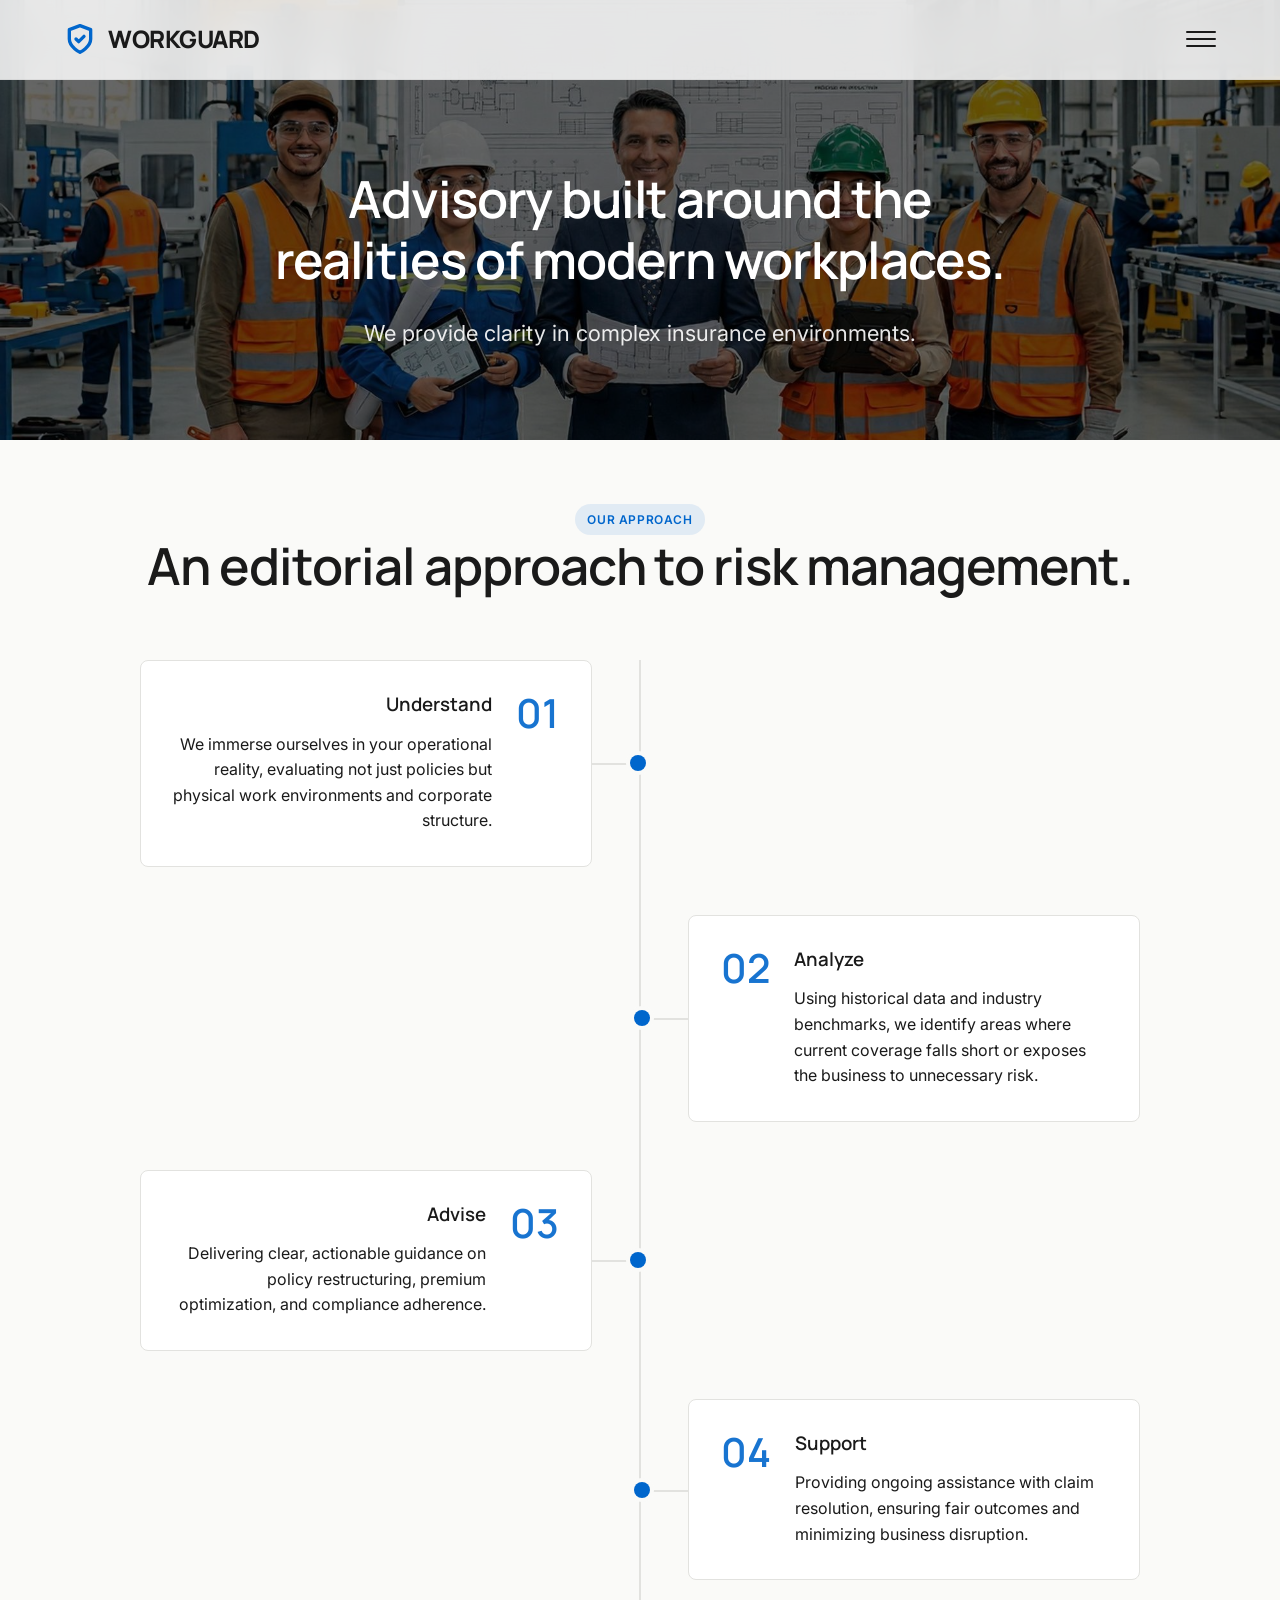
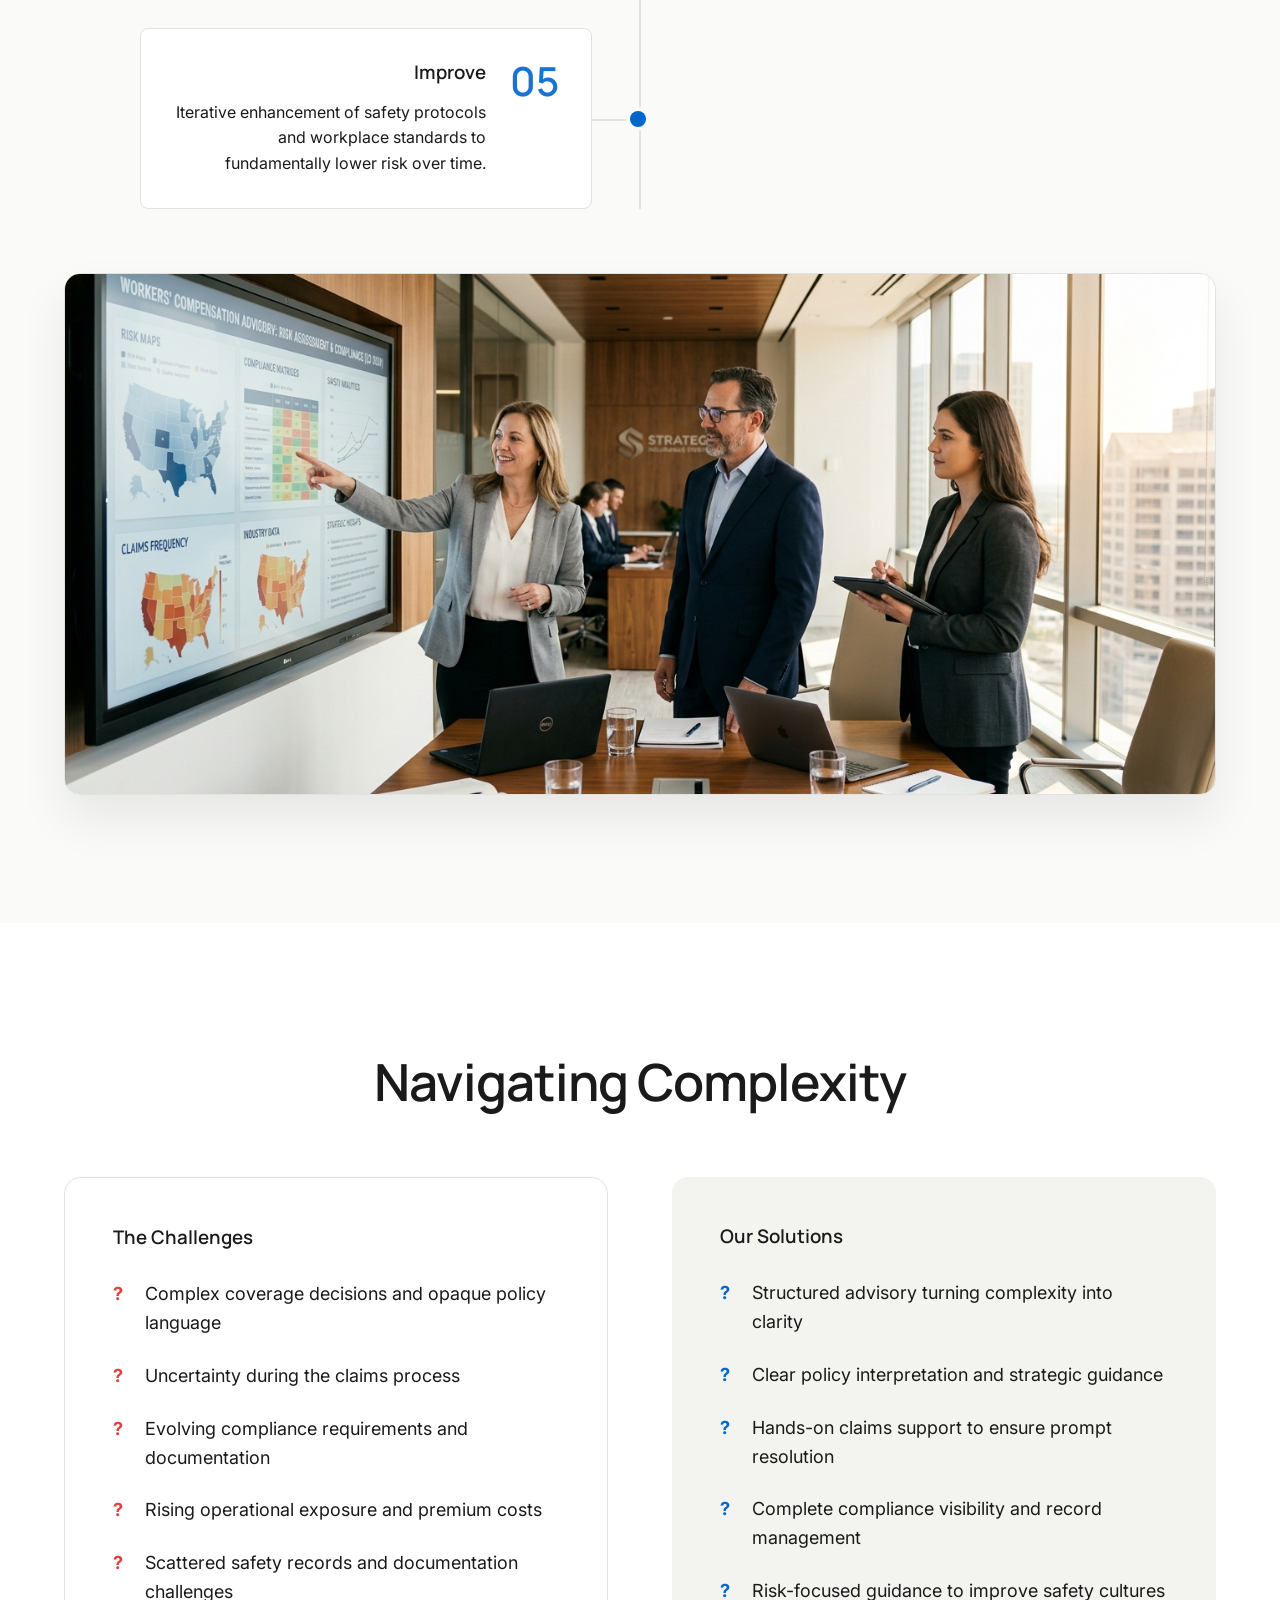
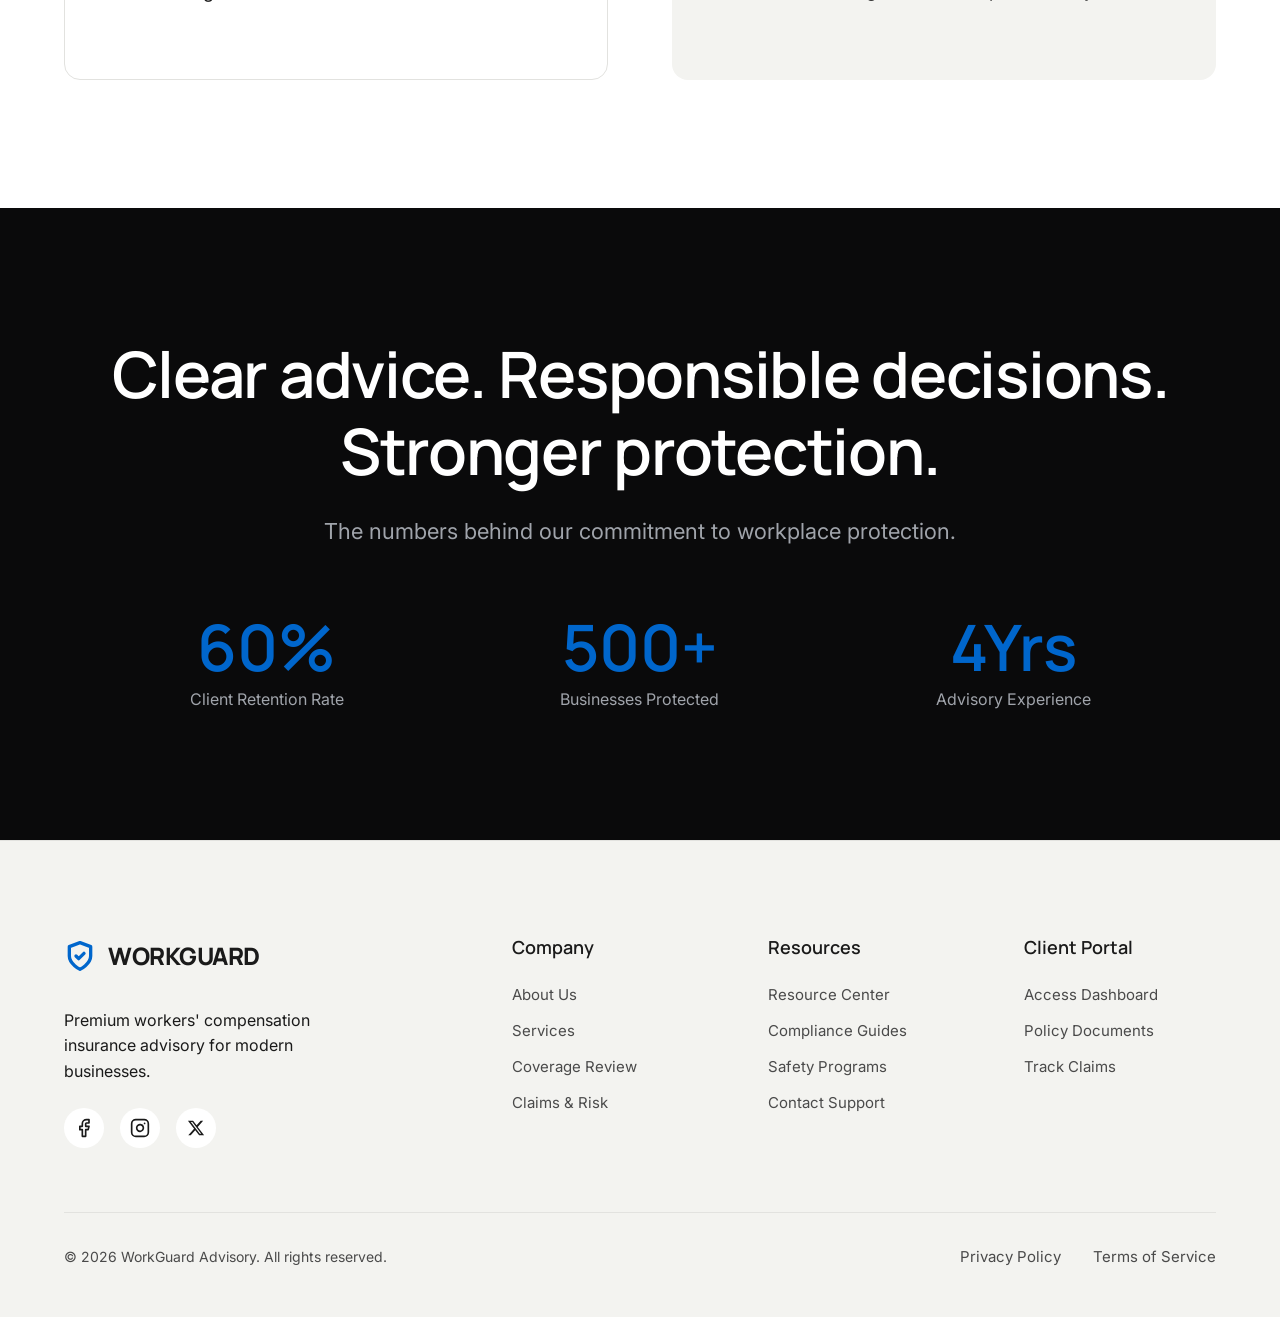
==== commit 0b387ccc: "SEVENTH COMMIT" ====
--- a/about.html
+++ b/about.html
@@ -15,8 +15,8 @@
     
     <style>
         .page-header {
-            padding-top: calc(var(--header-height) + 4rem);
-            padding-bottom: 4rem;
+            padding-top: calc(var(--header-height) + 5.5rem);
+            padding-bottom: 5.5rem;
             background: var(--bg-secondary);
         }
         
@@ -302,8 +302,8 @@
     <main>
         <!-- SECTION 01 ? HERO -->
         <section class="page-header js-reveal" style="background: linear-gradient(rgba(0,0,0,0.6), rgba(0,0,0,0.6)), url('assets/images/about-hero.png') no-repeat center center/cover;">
-            <div class="container text-center" style="max-width: 900px;">
-                <h1 class="text-h1" style="color: #ffffff;">Advisory built around the realities of modern workplaces.</h1>
+            <div class="container text-center" style="max-width: 1000px;">
+                <h1 class="text-h1" style="color: #ffffff; font-size: clamp(2.25rem, 4vw, 3.5rem);">Advisory built around the<br>realities of modern workplaces.</h1>
                 <p class="text-lead" style="margin-top: 1.5rem; color: rgba(255, 255, 255, 0.9);">We provide clarity in complex insurance environments.</p>
             </div>
         </section>
--- a/assets/css/style.css
+++ b/assets/css/style.css
@@ -1088,6 +1088,10 @@
     border-bottom: 1px solid var(--border-color);
 }
 
+.service-sector-title-wrap {
+    min-width: 0;
+}
+
 .service-sector-title-wrap h3 {
     font-size: 1.35rem;
     font-weight: 600;
@@ -1238,6 +1242,8 @@
     font-size: 0.75rem;
     font-weight: 600;
     color: var(--text-secondary);
+    white-space: nowrap;
+    flex-shrink: 0;
 }
 
 .coverage-row-grid {
